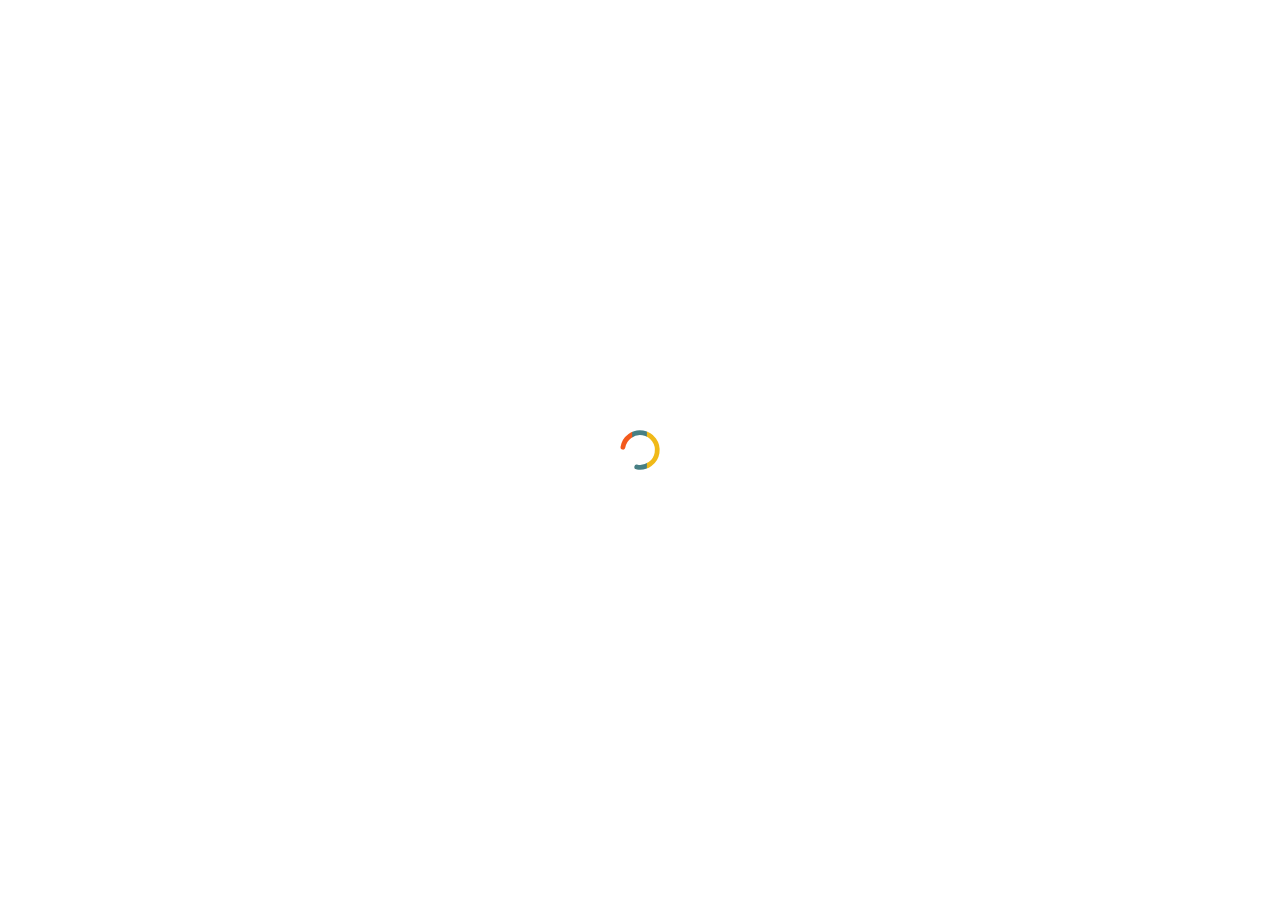
==== index.html @ 80bdd188 "Update index.html" ====
﻿<!DOCTYPE html>
<html lang="en">

<head>
    <meta charset="utf-8">
    <title>YeezyG Personal Web</title>
    <!-- Stylesheets -->
    <link href="css/bootstrap.css" rel="stylesheet">
    <link href="css/style.css" rel="stylesheet">
    <link href="css/responsive.css" rel="stylesheet">

    <!--Favicon-->
    <link rel="shortcut icon" href="images/favicon.png" type="image/x-icon">
    <link rel="icon" href="images/favicon.png" type="image/x-icon">
    <!-- Responsive -->
    <meta http-equiv="X-UA-Compatible" content="IE=edge">
    <meta name="viewport" content="width=device-width, initial-scale=1.0, maximum-scale=1.0, user-scalable=0">
    <!--[if lt IE 9]><script src="js/html5shiv.js"></script><![endif]-->
    <!--[if lt IE 9]><script src="js/respond.js"></script><![endif]-->
</head>

<body>

    <div class="page-wrapper default-version">

        <!-- Preloader -->
        <div class="preloader"></div>

        <div class="page-background">
            <div class="image-1"><img src="images/icons/shape/icon-1.png" alt=""></div>
            <div class="image-7"><img src="images/icons/shape/icon-7.png" alt=""></div>
            <canvas id="canvas"></canvas>
        </div>

        <!-- Mobile menu -->
        <div class="mobile-menu">
            <div class="container">
                <!--Nav Outer-->
                <div class="nav-outer clearfix">
                    <div class="logo"><a href="index.html"><img src="images/logo.png" alt=""></a></div>
                    <!-- Main Menu -->
                    <nav class="main-menu">
                        <div class="navbar-header">
                            <!-- Toggle Button -->
                            <button type="button" class="navbar-toggle" data-toggle="collapse"
                                data-target=".navbar-collapse">
                                <span class="icon-bar"></span>
                                <span class="icon-bar"></span>
                                <span class="icon-bar"></span>
                            </button>
                        </div>

                        <div class="navbar-collapse collapse scroll-nav clearfix">
                            <ul class="navigation clearfix">

                                <li class="current"><a href="#home">Home</a></li>
                                <li><a href="#about">About</a></li>
                                <li><a href="#resume">Resume</a></li>
                                <li><a href="#services">Services</a></li>
                                <li><a href="#work">Works</a></li>
                                <li><a href="#blog">Blog</a></li>
                                <li><a href="#contact">Contact</a></li>

                            </ul>
                        </div>
                    </nav>
                    <!-- Main Menu End-->
                </div>
                <!--Nav Outer End-->
            </div>
        </div>

        <div class="card-outer">
            <div class="scroll-box">
                <div class="container" data-animation-in="fadeInLeft" data-animation-out="fadeOutLeft">
                    <div class="card-wrapper">
                        <div class="author-info" style="background-image:url(images/background/3.jpg)">
                            <div class="image"><img src="images/resource/user.png" alt=""></div>
                            <div class="author">
                                <h3>椰子糕</h3>
                                <div class="designation">
                                    你好，我是一名
                                    <div class="typing-title">
                                        <p><strong>程序猿</strong></p>
                                    </div>
                                    <span class="typed-title"></span>
                                </div>
                            </div>
                            <div class="link-btn">
                                <a href="" class="theme-btn btn-style-one">Download</a>
                            </div>
                            <ul class="social-icon-two">
                                <li><a href="#"><span class="fa fa-facebook"></span></a></li>
                                <li><a href="#"><span class="fa fa-twitter"></span></a></li>
                                <li><a href="#"><span class="fa fa-google-plus"></span></a></li>
                                <li><a href="#"><span class="fa fa-pinterest"></span></a></li>
                            </ul>
                        </div>
                        <div class="card-inner-box">
                            <header class="header wow fadeInLeft" data-wow-duration="1.5s">
                                <ul class="main-menu">
                                    <li class="active home"><a class="logo" href="#home"><img src="images/logo.png"
                                                alt=""></a></li>
                                    <li><a href="#about"><i class="flaticon-social"></i>About</a></li>
                                    <li><a href="#resume"><i class="flaticon-curriculum"></i>Resume</a></li>
                                    <li><a href="#services"><i class="flaticon-layers-1"></i>Services</a></li>
                                    <li><a href="#work"><i class="flaticon-tools"></i>Works</a></li>
                                    <li><a href="#blog"><i class="flaticon-blog"></i>Blog</a></li>
                                    <li><a href="#contact"><i class="flaticon-send-mail"></i>Contact</a></li>
                                </ul>
                            </header>

                            <!--home card item -->
                            <div class="card-home card-item active" id="home"
                                style="background-image:url(images/background/1.jpg)">

                                <div class="card-inner wow fadeInUp" data-wow-duration="2s">
                                    <div class="image"><img src="images/resource/user.png" alt=""></div>
                                    <div class="author">
                                        <h3>椰子糕</h3>
                                        <div class="designation">
                                            你好，我是一名
                                            <div class="typing-title">
                                                <p><strong>程序猿</strong></p>
                                            </div>
                                            <span class="typed-title"></span>
                                        </div>
                                    </div>
                                    <div class="text">
                                        生活不止眼前的苟且，还有诗和远方。一起探索吧！
                                    </div>
                                    <div class="link-btn">
                                        <a href="#" class="theme-btn btn-style-one">Download</a>
                                        <a href="#" class="theme-btn btn-style-two">Hire Me</a>
                                    </div>
                                    <ul class="social-icon-two">
                                        <li><a href="#"><span class="fa fa-facebook"></span></a></li>
                                        <li><a href="#"><span class="fa fa-twitter"></span></a></li>
                                        <li><a href="#"><span class="fa fa-google-plus"></span></a></li>
                                        <li><a href="#"><span class="fa fa-pinterest"></span></a></li>
                                        <li><a href="#"><span class="fa fa-dribbble"></span></a></li>
                                    </ul>
                                </div>

                            </div>
                            <!-- end item -->

                            <!--about card item -->
                            <div class="card-about card-item" id="about"
                                style="background-image:url(images/background/2.jpg)">
                                <div class="card-inner">
                                    <h4 class="title">About Me</h4>
                                    <div class="text">Dolor sit amet consectetur elit sed do eiusmod tempor incididunt
                                        labore dolore mega aliqua enim ad minim veniam quis nostrud exercitation ullamco
                                        laboris nisi ut aliquip commodo reprehenderit.</div>
                                    <div class="info-list">
                                        <div class="row">
                                            <div class="col-md-6">
                                                <ul class="list-style-one">
                                                    <li><strong>Name:</strong> Mahira Rashid</li>
                                                    <li><strong>Phone:</strong> 254 - 2563 - 2154</li>
                                                    <li><strong>Address:</strong> San francisco, USA</li>
                                                </ul>
                                            </div>
                                            <div class="col-md-6">
                                                <ul class="list-style-one">
                                                    <li><strong>Email:</strong> mahirarashid@gmail.com</li>
                                                    <li><strong>Freelance:</strong> Available</li>
                                                </ul>
                                            </div>
                                        </div>
                                    </div>
                                    <h4 class="title">Skills</h4>
                                    <div class="row">
                                        <!-- About Block -->
                                        <div class="skill-block col-md-3 col-sm-4 col-xs-6">
                                            <div class="inner-box">
                                                <div class="graph-outer">
                                                    <input type="text" class="dial" data-fgColor="#9147ff"
                                                        data-bgColor="#f5f5f5" data-width="90" data-height="90"
                                                        data-linecap="normal" value="75">
                                                    <div class="inner-text count-box"><span class="count-text"
                                                            data-stop="75" data-speed="2000"></span>%</div>
                                                </div>
                                                <h3>Design</h3>
                                            </div>
                                        </div>

                                        <!-- About Block -->
                                        <div class="skill-block col-md-3 col-sm-4 col-xs-6">
                                            <div class="inner-box">
                                                <div class="graph-outer">
                                                    <input type="text" class="dial" data-fgColor="#ff5e7e"
                                                        data-bgColor="#f5f5f5" data-width="90" data-height="90"
                                                        data-linecap="normal" value="75">
                                                    <div class="inner-text count-box"><span class="count-text"
                                                            data-stop="75" data-speed="2000"></span>%</div>
                                                </div>
                                                <h3>HTML</h3>
                                            </div>
                                        </div>

                                        <!-- About Block -->
                                        <div class="skill-block col-md-3 col-sm-4 col-xs-6">
                                            <div class="inner-box">
                                                <div class="graph-outer">
                                                    <input type="text" class="dial" data-fgColor="#ffc713"
                                                        data-bgColor="#f5f5f5" data-width="90" data-height="90"
                                                        data-linecap="normal" value="75">
                                                    <div class="inner-text count-box"><span class="count-text"
                                                            data-stop="75" data-speed="2000"></span>%</div>
                                                </div>
                                                <h3>WordPress </h3>
                                            </div>
                                        </div>

                                        <!-- About Block -->
                                        <div class="skill-block col-md-3 col-sm-4 col-xs-6">
                                            <div class="inner-box">
                                                <div class="graph-outer">
                                                    <input type="text" class="dial" data-fgColor="#51dbc3"
                                                        data-bgColor="#f5f5f5" data-width="90" data-height="90"
                                                        data-linecap="normal" value="75">
                                                    <div class="inner-text count-box"><span class="count-text"
                                                            data-stop="75" data-speed="2000"></span>%</div>
                                                </div>
                                                <h3>PHP </h3>
                                            </div>
                                        </div>
                                    </div>

                                </div>
                            </div>
                            <!-- end item -->

                            <!--resume card item -->
                            <div class="card-resume card-item" id="resume"
                                style="background-image:url(images/background/2.jpg)">
                                <div class="card-inner">
                                    <h4 class="title">Resume</h4>
                                    <div class="row clearfix">
                                        <!--Column-->
                                        <div class="timeline-column col-md-6 col-sm-12 col-xs-12">
                                            <div class="inner">
                                                <div class="col-header">
                                                    <div class="icon-box">
                                                        <div class="icon-inner">
                                                            <div class="icon"><span class="flaticon-book"></span></div>
                                                        </div>
                                                    </div>
                                                    <h2>Employment</h2>
                                                </div>

                                                <!--Timeline Block-->
                                                <div class="timeline-block">
                                                    <div class="inner-box">
                                                        <h4>Web Design</h4>
                                                        <div class="date"><span>1998-2000</span> / University of stuties
                                                        </div>
                                                        <div class="text">Exceptur sint occaecat cupidatat non proident
                                                            sunt culpa. </div>
                                                    </div>
                                                </div>

                                                <!--Timeline Block-->
                                                <div class="timeline-block">
                                                    <div class="inner-box">
                                                        <h4>Web Development</h4>
                                                        <div class="date"><span>1998-2000</span> / University of stuties
                                                        </div>
                                                        <div class="text">Exceptur sint occaecat cupidatat non proident
                                                            sunt culpa. </div>
                                                    </div>
                                                </div>

                                                <!--Timeline Block-->
                                                <div class="timeline-block">
                                                    <div class="inner-box">
                                                        <h4>Specialization Course</h4>
                                                        <div class="date"><span>1998-2000</span> / University of stuties
                                                        </div>
                                                        <div class="text">Exceptur sint occaecat cupidatat non proident
                                                            sunt culpa. </div>
                                                    </div>
                                                </div>

                                            </div>
                                        </div>

                                        <!--Column-->
                                        <div class="timeline-column col-md-6 col-sm-12 col-xs-12">
                                            <div class="inner">
                                                <div class="col-header">
                                                    <div class="icon-box">
                                                        <div class="icon-inner">
                                                            <div class="icon"><span class="flaticon-case"></span></div>
                                                        </div>
                                                    </div>
                                                    <h2>Experience</h2>
                                                </div>

                                                <!--Timeline Block-->
                                                <div class="timeline-block">
                                                    <div class="inner-box">
                                                        <h4>Lead UI/UX Designer</h4>
                                                        <div class="date"><span>2015-Present</span> / Google inc.</div>
                                                        <div class="text">Exceptur sint occaecat cupidatat non proident
                                                            sunt culpa. </div>
                                                    </div>
                                                </div>

                                                <div class="timeline-block">
                                                    <div class="inner-box">
                                                        <h4>Senior UI/UX Designer</h4>
                                                        <div class="date"><span>2012-2014 </span> / Facebook inc.</div>
                                                        <div class="text">Exceptur sint occaecat cupidatat non proident
                                                            sunt culpa. </div>
                                                    </div>
                                                </div>

                                                <div class="timeline-block">
                                                    <div class="inner-box">
                                                        <h4>Junior UI/UX Designer</h4>
                                                        <div class="date"><span>2006-2011 </span> / airbnb inc.</div>
                                                        <div class="text">Exceptur sint occaecat cupidatat non proident
                                                            sunt culpa. </div>
                                                    </div>
                                                </div>

                                            </div>
                                        </div>

                                    </div>
                                </div>
                            </div>
                            <!-- end item -->
                            <!--services card item -->
                            <div class="card-services card-item" id="services"
                                style="background-image:url(images/background/2.jpg)">
                                <div class="card-inner">
                                    <h4 class="title">Services</h4>
                                    <div class="row">
                                        <div class="services-block col-md-6">
                                            <div class="inner-box">
                                                <div class="icon-box"><span class="icon flaticon-pen-tool"></span></div>
                                                <h4><a href="blog-single.html">UI/UX Design</a></h4>
                                                <div class="text">Lorem ipsum dolor amet constur adipisicing elit </div>
                                            </div>
                                        </div>
                                        <div class="services-block col-md-6">
                                            <div class="inner-box">
                                                <div class="icon-box"><span class="icon flaticon-folder"></span></div>
                                                <h4><a href="blog-single.html">Web Design</a></h4>
                                                <div class="text">Lorem ipsum dolor amet constur adipisicing elit </div>
                                            </div>
                                        </div>
                                        <div class="services-block col-md-6">
                                            <div class="inner-box">
                                                <div class="icon-box"><span class="icon flaticon-computer"></span></div>
                                                <h4><a href="blog-single.html">Branding</a></h4>
                                                <div class="text">Lorem ipsum dolor amet constur adipisicing elit </div>
                                            </div>
                                        </div>
                                        <div class="services-block col-md-6">
                                            <div class="inner-box">
                                                <div class="icon-box"><span class="icon flaticon-layers-1"></span></div>
                                                <h4><a href="blog-single.html">Logo Design</a></h4>
                                                <div class="text">Lorem ipsum dolor amet constur adipisicing elit </div>
                                            </div>
                                        </div>
                                        <div class="services-block col-md-6">
                                            <div class="inner-box">
                                                <div class="icon-box"><span class="icon flaticon-web-design"></span>
                                                </div>
                                                <h4><a href="blog-single.html">Apps Design</a></h4>
                                                <div class="text">Lorem ipsum dolor amet constur adipisicing elit </div>
                                            </div>
                                        </div>
                                        <div class="services-block col-md-6">
                                            <div class="inner-box">
                                                <div class="icon-box"><span class="icon flaticon-photo-camera"></span>
                                                </div>
                                                <h4><a href="blog-single.html">Photography</a></h4>
                                                <div class="text">Lorem ipsum dolor amet constur adipisicing elit </div>
                                            </div>
                                        </div>
                                    </div>
                                </div>
                            </div>
                            <!-- end item -->
                            <!--work card item -->
                            <div class="card-projects card-item" id="work"
                                style="background-image:url(images/background/2.jpg)">
                                <div class="card-inner">
                                    <h4 class="title">Works</h4>
                                    <div class="row">
                                        <div class="projects-block col-md-6">
                                            <div class="inner-box">
                                                <figure class="image">
                                                    <img src="images/gallery/1.jpg" alt="image">
                                                    <div class="overlay">
                                                        <a class="lightbox-image option-btn" title="Image Caption Here"
                                                            data-fancybox-group="example-gallery"
                                                            href="images/gallery/1.jpg">
                                                            <i class="fa fa-search"></i>
                                                        </a>
                                                    </div>
                                                </figure>
                                                <div class="caption-title">
                                                    <h3><a href="#">Portfolio Item Title</a></h3>
                                                    <span>Branding, Print</span>
                                                </div>
                                            </div>
                                        </div>
                                        <div class="projects-block col-md-6">
                                            <div class="inner-box">
                                                <figure class="image">
                                                    <img src="images/gallery/2.jpg" alt="image">
                                                    <div class="overlay">
                                                        <a class="lightbox-image option-btn" title="Image Caption Here"
                                                            data-fancybox-group="example-gallery"
                                                            href="images/gallery/2.jpg">
                                                            <i class="fa fa-search"></i>
                                                        </a>
                                                    </div>
                                                </figure>
                                                <div class="caption-title">
                                                    <h3><a href="#">Portfolio Item Title</a></h3>
                                                    <span>Branding, Print</span>
                                                </div>
                                            </div>
                                        </div>
                                        <div class="projects-block col-md-6">
                                            <div class="inner-box">
                                                <figure class="image">
                                                    <img src="images/gallery/3.jpg" alt="image">
                                                    <div class="overlay">
                                                        <a class="lightbox-image option-btn" title="Image Caption Here"
                                                            data-fancybox-group="example-gallery"
                                                            href="images/gallery/3.jpg">
                                                            <i class="fa fa-search"></i>
                                                        </a>
                                                    </div>
                                                </figure>
                                                <div class="caption-title">
                                                    <h3><a href="#">Portfolio Item Title</a></h3>
                                                    <span>Branding, Print</span>
                                                </div>
                                            </div>
                                        </div>
                                        <div class="projects-block col-md-6">
                                            <div class="inner-box">
                                                <figure class="image">
                                                    <img src="images/gallery/4.jpg" alt="image">
                                                    <div class="overlay">
                                                        <a class="lightbox-image option-btn" title="Image Caption Here"
                                                            data-fancybox-group="example-gallery"
                                                            href="images/gallery/4.jpg">
                                                            <i class="fa fa-search"></i>
                                                        </a>
                                                    </div>
                                                </figure>
                                                <div class="caption-title">
                                                    <h3><a href="#">Portfolio Item Title</a></h3>
                                                    <span>Branding, Print</span>
                                                </div>
                                            </div>
                                        </div>
                                        <div class="projects-block col-sm-6">
                                            <div class="inner-box">
                                                <figure class="image">
                                                    <img src="images/gallery/5.jpg" alt="image">
                                                    <div class="overlay">
                                                        <a class="lightbox-image option-btn" title="Image Caption Here"
                                                            data-fancybox-group="example-gallery"
                                                            href="images/gallery/5.jpg">
                                                            <i class="fa fa-search"></i>
                                                        </a>
                                                    </div>
                                                </figure>
                                                <div class="caption-title">
                                                    <h3><a href="#">Portfolio Item Title</a></h3>
                                                    <span>Branding, Print</span>
                                                </div>
                                            </div>
                                        </div>
                                        <div class="projects-block col-sm-6">
                                            <div class="inner-box">
                                                <figure class="image">
                                                    <img src="images/gallery/6.jpg" alt="image">
                                                    <div class="overlay">
                                                        <a class="lightbox-image option-btn" title="Image Caption Here"
                                                            data-fancybox-group="example-gallery"
                                                            href="images/gallery/6.jpg">
                                                            <i class="fa fa-search"></i>
                                                        </a>
                                                    </div>
                                                </figure>
                                                <div class="caption-title">
                                                    <h3><a href="#">Portfolio Item Title</a></h3>
                                                    <span>Branding, Print</span>
                                                </div>
                                            </div>
                                        </div>
                                    </div>
                                </div>
                            </div>
                            <!-- end item -->
                            <!--blog card item -->
                            <div class="card-blog card-item" id="blog"
                                style="background-image:url(images/background/2.jpg)">
                                <div class="card-inner">
                                    <h4 class="title">Blog</h4>
                                    <div class="news-block">
                                        <div class="inner-box">
                                            <div class="image">
                                                <img src="images/resource/blog-1.jpg" alt="">
                                                <div class="overlay">
                                                    <a class="link-btn" href="blog-single.html">
                                                        <i class="fa fa-link"></i>
                                                    </a>
                                                </div>
                                            </div>
                                            <div class="date"><strong>02</strong> <br>Sep</div>
                                            <div class="lower-content">
                                                <h4><a href="blog-single.html">Let’s Talk About Design</a></h4>
                                                <div class="post-meta">by admin / <span>Design</span></div>
                                            </div>
                                        </div>
                                    </div>
                                    <div class="news-block">
                                        <div class="inner-box">
                                            <div class="image">
                                                <img src="images/resource/blog-2.jpg" alt="">
                                                <div class="overlay">
                                                    <a class="link-btn" href="blog-single.html">
                                                        <i class="fa fa-link"></i>
                                                    </a>
                                                </div>
                                            </div>
                                            <div class="date"><strong>04</strong> <br>Sep</div>
                                            <div class="lower-content">
                                                <h4><a href="blog-single.html">Let’s Talk About Design</a></h4>
                                                <div class="post-meta">by admin / <span>Design</span></div>
                                            </div>
                                        </div>
                                    </div>
                                    <div class="news-block">
                                        <div class="inner-box">
                                            <div class="image">
                                                <img src="images/resource/blog-3.jpg" alt="">
                                                <div class="overlay">
                                                    <a class="link-btn" href="blog-single.html">
                                                        <i class="fa fa-link"></i>
                                                    </a>
                                                </div>
                                            </div>
                                            <div class="date"><strong>06</strong> <br>Sep</div>
                                            <div class="lower-content">
                                                <h4><a href="blog-single.html">Let’s Talk About Design</a></h4>
                                                <div class="post-meta">by admin / <span>Design</span></div>
                                            </div>
                                        </div>
                                    </div>
                                </div>
                            </div>
                            <!-- end item -->
                            <!--contact card item -->
                            <div class="card-contact card-item" id="contact"
                                style="background-image:url(images/background/2.jpg)">
                                <div class="card-inner">
                                    <h3 class="title">Contact</h3>
                                    <h4>Keep In Touch</h4>
                                    <div class="row clearfix">
                                        <div class="col-md-6">
                                            <ul class="list-style-two">
                                                <li><span class="icon flaticon-signs"></span>PO Box 16122 Collins Street
                                                    <br> West Victoria 8007 Canada
                                                </li>
                                                <li><span class="icon flaticon-smartphone"></span>(+48) 564-334-21-22-34
                                                    <br>(+48) 564-334-21-25
                                                </li>
                                                <li><span class="icon flaticon-note-1"></span>info@cretox.com
                                                    <br>info@example.com
                                                </li>
                                            </ul>
                                        </div>
                                        <div class="col-md-6">
                                            <div class="map-section">
                                                <div class="home-google-map">
                                                    <div class="google-map" id="contact-google-map"
                                                        data-map-lat="40.700843" data-map-lng="-74.004012"
                                                        data-icon-path="images/icons/map-marker.png"
                                                        data-map-title="Chester" data-map-zoom="11">
                                                    </div>
                                                </div>
                                            </div>
                                        </div>
                                    </div>
                                    <h4>How Can I Help?</h4>
                                    <!-- Contact Form -->
                                    <div class="contact-form">
                                        <!--Comment Form-->
                                        <form method="post" action="sendemail.php" id="contact-form">
                                            <div class="row clearfix">

                                                <div class="col-md-6 form-group">
                                                    <input type="text" name="username" placeholder="Name" required>
                                                </div>

                                                <div class="col-md-6 form-group">
                                                    <input type="email" name="email" placeholder="Email" required>
                                                </div>

                                                <div class="col-md-6 form-group">
                                                    <input type="text" name="subject" placeholder="Subject" required>
                                                </div>

                                                <div class="col-md-6 form-group">
                                                    <input type="text" name="phone" placeholder="Phone" required>
                                                </div>

                                                <div class="col-lg-12 col-md-12 form-group">
                                                    <textarea name="message" placeholder="Message"></textarea>
                                                </div>

                                                <div class="col-lg-12 col-md-12 form-group">
                                                    <button class="theme-btn btn-style-two" type="submit"
                                                        name="submit-form">Submit Now </button>
                                                </div>

                                            </div>
                                        </form>

                                    </div>
                                    <!--End Contact Form -->

                                </div>
                            </div>
                            <!-- end item -->
                        </div>
                    </div>

                </div>
            </div>

        </div>

    </div>
    <!--End pagewrapper-->


    <script src="js/jquery.js"></script>

    <script src="js/bootstrap.min.js"></script>
    <script src="js/jquery.mCustomScrollbar.concat.min.js"></script>
    <script src="js/owl.js"></script>
    <script src="js/wow.js"></script>
    <script src="js/appear.js"></script>
    <script src="js/jquery.fancybox.js"></script>
    <script src="js/element-in-view.js"></script>
    <script src="js/knob.js"></script>
    <script src="js/validate.js"></script>
    <script src="js/mousemoveparallax.js"></script>
    <script src="js/pagenav.js"></script>
    <script src="js/jquery-type.js"></script>
    <script src="js/jquery.nicescroll.min.js"></script>
    <script src="js/particle-alone.js"></script>
    <script src="js/script.js"></script>

    <!--Google Map APi Key-->
    <script src="http://ditu.google.cn/maps/api/js?key=AIzaSyATY4Rxc8jNvDpsK8ZetC7JyN4PFVYGCGM"></script>
    <script src="js/gmaps.js"></script>
    <script src="js/map-script.js"></script>
    <!--End Google Map APi-->

</body>

</html>
---- css/style.css ----
/* Mahira HTML Template*/

/************ TABLE OF CONTENTS ***************
1. Fonts
2. Reset
3. Global
4. Header
5. About
6. Resume
7. Services
8. Works
9. Blog
10. Contact
**********************************************/

/*** 

====================================================================
	Fonts
====================================================================

 ***/

@import url('https://fonts.googleapis.com/css?family=Poppins:400,500,600,700,800|Work+Sans:400,500,700');

/*font-family: 'Poppins', sans-serif;
font-family: 'Work Sans', sans-serif;*/

@import url('font-awesome.css');
@import url('flaticon.css');
@import url('animate.css');
@import url('owl.css');
@import url('jquery-ui.css');
@import url('jquery.fancybox.min.css');
@import url('jquery.mCustomScrollbar.min.css');
@import url('custom-animate.css');
@import url('multi-scroll.css');

/*** 

====================================================================
	Reset
====================================================================

 ***/

* {
	margin:0px;
	padding:0px;
	border:none;
	outline:none;
}

/*** 

====================================================================
	Global Settings
====================================================================

 ***/

body {
	font-size:15px;
	color:#777777;
	line-height:1.7em;
	font-weight:400;
	background:#ffffff;
	-webkit-font-smoothing: antialiased;
	-moz-font-smoothing: antialiased;
	font-family: 'Work Sans', sans-serif;
}

a{
	text-decoration:none;
	cursor:pointer;
	color:#fc6183;
}

a:hover,a:focus,a:visited{
	text-decoration:none;
	outline:none;
}

h1,h2,h3,h4,h5,h6 {
	position:relative;
	font-weight:normal;
	background:none;
	margin:0px;
	line-height:1.6em;
	font-family: 'Poppins', sans-serif;
}

textarea{
	overflow:hidden;
}

p{
	font-size: 14px;
	position:relative;
	line-height:1.8em;	
	margin-bottom: 0;
	color: #777777;
}

::-webkit-input-placeholder{color: inherit;}
::-moz-input-placeholder{color: inherit;}
::-ms-input-placeholder{color: inherit;}

.auto-container{
	position:static;
	max-width:1200px;
	padding:0px 15px;
	margin:0 auto;
}

.medium-container{
	max-width:850px;
}

.page-wrapper{
	position:relative;
	margin:0 auto;
	width:100%;
	min-width:300px;
	background-position: center;
	background-repeat: repeat;
}

.page-wrapper.bg-lines{
	background-image: url(../images/icons/line.png);
}


ul,li{
	list-style:none;
	padding:0px;
	margin:0px;	
}

.centered{
	text-align:center;	
}

.theme-btn{
	display:inline-block;
	letter-spacing: .5px;
	transition:all 0.3s ease;
	-moz-transition:all 0.3s ease;
	-webkit-transition:all 0.3s ease;
	-ms-transition:all 0.3s ease;
	-o-transition:all 0.3s ease;
}

/*Btn Style One*/
.btn-style-one{
	position:relative;
	font-size:14px;
	line-height:22px;
	text-align: center;
	padding:14px 30px;
	color:#ffffff;
	font-weight:500;
	text-transform: uppercase;
	letter-spacing:.5px;
	-webkit-border-radius: 40px;
	-moz-border-radius: 40px;
	-ms-border-radius: 40px;
	-o-border-radius: 40px;
	border-radius: 40px;
	background: #9147ff;
}

.btn-style-one:hover{
	color: #fff;
	background: #222;
}

/*Btn Style two*/
.btn-style-two{
	position:relative;
	font-size:14px;
	line-height:22px;
	text-align: center;
	padding: 13px 30px;
	color:#222;
	font-weight:500;
	text-transform: uppercase;
	letter-spacing:.5px;
	-webkit-border-radius: 40px;
	-moz-border-radius: 40px;
	-ms-border-radius: 40px;
	-o-border-radius: 40px;
	border-radius: 40px;
	background: transparent;
	border: 1px solid #d9d9d9;
}

.btn-style-two:hover{
	color: #ffffff;
	background: #9147ff;
	border-color: #9147ff;
}


/*Social Icon One*/

.social-icon-one{
	position:relative;
}

.social-icon-one li{
	position:relative;
	margin-left:10px;
	display:inline-block;
}

.social-icon-one li a{
	font-size:14px;
	color:#111111;
}

.social-icon-one li a:hover{
	color:#1d1d1d;
}

/*Social Icon two*/

.social-icon-two{
	position:relative;
}

.social-icon-two li{
	position:relative;
	margin-left:10px;
	display:inline-block;
}

.social-icon-two li a{
	font-size:14px;
	color: #848484;
	height:  45px;
	width:  45px;
	text-align:  center;
	line-height:  45px;
	border: 1px solid #dbdbdb;
	display:  inline-block;
	border-radius: 50%;
	transition: .5s ease;
}

.social-icon-two li a:hover{
	color:#fff;
	background-color: #9147ff;
}

.theme_color{
	color:#fc6183;	
}

.preloader{
	position:fixed;
	left:0px;
	top:0px;
	width:100%;
	height:100%;
	z-index:999999;
	background-color:#ffffff;
	background-position:center center;
	background-repeat:no-repeat;
	background-image:url(../images/icons/preloader.svg);
}

img{
	display:inline-block;
	max-width:100%;
	height:auto;	
}

/* page background */
.page-background {
	position: fixed;
    overflow: hidden;
    top: 0;
    left: 0;
    width: 100%;
    height: 100%;
	background-image: -moz-linear-gradient( 110deg, rgb(145,71,255) 0%, rgb(121,39,245) 100%);
    background-image: -webkit-linear-gradient( 110deg, rgb(145,71,255) 0%, rgb(121,39,245) 100%);
    background-image: -ms-linear-gradient( 110deg, rgb(145,71,255) 0%, rgb(121,39,245) 100%);
}

.page-background .image-1 {
	position: absolute;
	left: 0;
	top: 0;
}

.page-background .image-7 {
	position: absolute;
	right: 0;
	bottom: 0px;
}

/* parallax container */

.parallax-container {
    position: absolute;
    left: 0;
    top: 0;
    width: 100%;
    height: 100%;
}

.parallax-container .image-2 {
	position: absolute;
	left: 120px;
	top: 50%;
}

.parallax-container .image-3 {
	position: absolute;
	left: 50%;
	top: 90px;
}

.parallax-container .image-4 {
	position: absolute;
	right: 30%;
	top: 5px;
}

.parallax-container .image-5 {
	position: absolute;
	right: 150px;
	bottom: 50%;
}

.parallax-container .image-6 {
	position: absolute;
	left: 30%;
	bottom: 50px;
}


.card-outer {
    position: fixed;
    display: flex;
    flex-direction: row;
    flex-wrap: wrap;
    justify-content:  center;
    align-items:  center;
    height:  100%;
    width:  100%;
    top:  0;
    left:  0;
}

.card-outer .container {
	position: relative;
}


/*** 

====================================================================
	Header
====================================================================

 ***/

.header {
	position: absolute;
	left: 0;
	top: 0;
	bottom: 0;
	background-color: #f8e9e9;
	border-radius: 5px;
	transition: .5s ease;
	z-index: 99;
	overflow: hidden;
}

.card-outer .card-inner-box.offsetleft .header {
	border-radius: 0px;
}

.header ul {
	text-align: center;
}

.header ul li {
	position: relative;
	min-width: 100px;
	border-bottom: 1px solid #f0e2e2;
}

.header ul li:last-child {
	border-bottom: 0px;
}

.header ul li a.logo {
    border: 2px solid #ebdddd;
    border-radius: 50%;
    height: 60px;
    width: 60px;
    padding: 0 0;
    line-height: 54px;
    margin: 20px auto;
}

.header ul li.active a.logo {
	background-color: transparent;
}

.header ul li a {
	position: relative;
	color: #212121;
	padding: 15px 21px 12px;

	display:  block;
	font-size:  14px;
	font-family:  'Poppins', sans-serif;
	background: #f8e9e9;
	z-index: 99;
}

.header ul li:before {
	position: absolute;
	content: '';
	background-color: #9147ff;
	height: 50px;
	width: 50px;
	right: 10px;
	top: 15px;
	transform: rotate(45deg);
	transition:  .5s ease;
}

.header ul li.active:before {
	right: 0;
	z-index: 99;
}

.header ul li.home:before {
	display: none;
}

.header ul li a i {
	display:  block;
	color: #838383;
	font-size: 24px;
	margin-bottom: 3px;
}

.header ul li.active a {
    background: #9147ff;
    color: #fff;
}

.header ul li.active a i {
    color: #fff;
}

/* Mobile menu */

.mobile-menu {
    background: #fff;
    position: fixed;
    top: 0;
    left: 0;
    width: 100%;
    z-index: 9999;
    display: none;
    box-shadow: 0 0 40px rgba(0, 0, 0, 0.1);
}

.mobile-menu .nav-outer {
	position: relative;
}

.mobile-menu .logo {
    position: absolute;
    left: 0;
    top: 0;
    z-index: 99;
    border-right: 1px solid #ececec;
    padding: 13px 0;
    padding-right: 24px;
}

/*** 

====================================================================
	Card item
====================================================================

 ***/

.card-outer .card-wrapper {
	background-color: #fff;
	border-radius: 7px;
	overflow: hidden;
}

.card-outer .card-inner-box {
	position: relative;
	min-height: 600px;
	background-image: -moz-linear-gradient( 110deg, rgb(145,71,255) 0%, rgb(121,39,245) 100%);
	background-image: -webkit-linear-gradient( 110deg, rgb(145,71,255) 0%, rgb(121,39,245) 100%);
	background-image: -ms-linear-gradient( 110deg, rgb(145,71,255) 0%, rgb(121,39,245) 100%);
	transition: 1s ease;
}

.card-outer .card-inner-box.offsetleft {
	transition: .5s ease;
	transform: translate(350px);
}

.card-item {
    position: absolute;
    border-radius: 6px;
    border-top-left-radius: 0px;
    border-bottom-left-radius: 0px;
    top: 0;
    left: 100px;
    right: 0;
    bottom: 0;
    opacity: 0;
    visibility: hidden;
    z-index: 8;
    max-width: 720px;
}

.card-inner-box.active .card-item {
	border-top-left-radius: 0px;
	border-bottom-left-radius: 0px;
    background-repeat: no-repeat;
    background-position: right center;
}

.card-item .card-inner {
	height: 100%;
	transition: .5s ease;
}

.card-inner-box .card-home {
	text-align: center;
	left: 120px;
	background-position: center;
	background-repeat: no-repeat;
	background-size: cover;
	border-radius: 6px;
	max-width: 1050px;
	padding-top: 80px;
}

.card-item.active {
	opacity: 1;
	visibility: visible;
	z-index: 10;
	transition: visibility 1s linear, opacity 0.5s linear;
}

.card-item.hide-item {
	opacity: 0;
	visibility: hidden;
	z-index: 9;
}

.card-home .image {
	width: 160px;
	height: 160px;
	margin: 0 auto;
	margin-bottom: 25px;
	background: #fff;
	border-radius: 50%;
}

.card-home .image img {
	border: 5px solid rgba(31, 53, 67, 0.10);
	border-radius: 50%;
}

.card-home .author h3 {
	font-weight: 500;
	color: #222;
}

.card-home .author .designation {
	font-family: 'Poppins', sans-serif;
	font-size: 15px;
	margin-bottom: 25px;
	color: #222;
}

.card-home .text {
	font-size: 18px;
	max-width: 600px;
	margin: 0 auto;
	margin-bottom: 25px;
	color: #222;
}

.card-home .link-btn {
	margin-bottom: 20px;
}

.card-home .theme-btn {
	margin: 7px 10px;
	min-width: 180px;
}

/* author info */
.author-info {
	position: absolute;
	left: 0px;
	top: 0;
	bottom: 0;
	text-align: center;
	padding: 50px 15px;
	padding-top: 140px;
	min-width: 350px;
	border-bottom-left-radius: 6px;
	border-top-left-radius: 8px;
	background-repeat: no-repeat;
	background-position: center;
}

.author-info .image {
	width: 160px;
	height: 160px;
	border-radius: 50%;
	margin: 0 auto;
	margin-bottom: 35px;
	background: #fff;
}

.author-info .image img {
	border: 5px solid rgba(31, 53, 67, 0.10);
	border-radius: 50%;
}

.author-info .author h3 {
	font-weight: 500;
	color: #222;
}

.author-info .author .designation {
	font-family: 'Poppins', sans-serif;
	font-size: 15px;
	margin-bottom: 30px;
	color: #222;
}

.author-info .text {
	font-size: 18px;
	max-width: 600px;
	margin: 0 auto;
	margin-bottom: 30px;
	color: #222;
}

.author-info .link-btn {
	margin-bottom: 30px;
}

.author-info .theme-btn {
	margin: 0 10px;
}

/*** 

====================================================================
	About Us	
====================================================================

***/

.card-about {
	padding: 50px 50px;
}

.card-about .title {
	font-size: 22px;
	font-weight: 500;
	color: #222;
	margin-bottom: 20px;
}

.card-about .text {
	position: relative;
	margin-bottom: 20px;
}

.card-about .info-list {
	margin-bottom: 28px;
	padding-bottom: 20px;
	border-bottom: 1px solid #e5e5e5;
}

.card-about .list-style-one {
	position: relative;
}

.card-about .list-style-one li {
	position: relative;
	color: #848484;
	margin-bottom: 10px;
}

.card-about .list-style-one li strong {
	color: #222;
}

.skill-section .row{
	margin: 0 -60px;
}

.skill-section .skill-block{
	padding: 0 60px;
}

.skill-block{
	position: relative;
	margin-bottom: 30px;
	text-align:  left;
}

.skill-block .inner-box{
	position: relative;
	display:  inline-block;
}

.skill-block .graph-outer{
	position: relative;
	left: 0;
	top: 0;
	text-align: center;
	display: inline-block;
}

.skill-block .graph-outer .count-box{
    position: absolute;
    left: 0;
    top: 50%;
    width: 100%;
    font-size: 20px;
    color: #222222;
    font-weight: 300;
    line-height: 40px;
    margin-top: -20px;
}

.skill-block h3{
	position: relative;
	font-size: 15px;
	line-height: 1.2em;
	color: #222222;
	font-weight: 400;
	text-align:  center;
	font-family:  'Work Sans', sans-serif;
	margin-top: 5px;
}

.skill-block .sub-title{
	display: block;
	font-size: 12px;
	line-height: 18px;
	color: #00aeef;
	font-weight: 400;
	margin-top: 3px;
}

.skill-block .text{
	position: relative;	
	font-size: 18px;
	line-height: 28px;
	color: #555555;
	font-weight: 300;
	margin-top: 15px;
}


/*** 

====================================================================
	Resume Section
====================================================================

***/

.card-resume{
	padding: 50px 50px;
}

.card-resume .title {
    font-size: 22px;
    font-weight: 500;
    color: #222;
    margin-bottom: 15px;
    padding-bottom: 10px;
    border-bottom: 1px solid #e5e5e5;
    margin-top: -9px;
}

.card-resume .timeline-column{
	position:relative;
	margin-bottom: 40px;
}

.card-resume .timeline-column .inner{
	position:relative;
	padding-left: 13px;
	padding-bottom:2px;
}

.card-resume .timeline-column .inner:before{
	content:'';
	position:absolute;
	left: 12px;
	top: 60px;
	border-left:1px solid #d0d0d0;
	bottom: 0;
}

.card-resume .timeline-column .col-header{
	position:relative;
	padding-left: 22px;
	margin-bottom: 5px;
}

.card-resume .timeline-column .col-header h2{
	position:relative;
	font-size: 18px;
	color: #222;
	font-weight: 500;
	text-transform:capitalize;
	line-height:42px;
}

.dark-layout .card-resume .timeline-column .col-header h2{
	color:#ffffff;
}

.card-resume .timeline-column .col-header .icon-box{
	position:absolute;
	left: -26px;
	top: -4px;
}

.card-resume .timeline-column .col-header .icon-box .icon-inner{
	position:relative;
	width:52px;
	height:52px;	
}

.dark-layout .card-resume .timeline-column .col-header .icon-box .icon{
	color:#1e1e1e;	
}


.card-resume .timeline-column .col-header .icon-box .icon{
	position:relative;
	display:block;
	width:52px;
	height:52px;
	text-align:center;
	color:#9147ff;
	font-size:24px;
	line-height:52px;
	z-index:1;
}

.card-resume .timeline-column .timeline-block{
	position:relative;
	margin-bottom: 28px;
}

.card-resume .timeline-column .timeline-block:last-child{
	margin-bottom:0px;	
}

.card-resume .timeline-column .timeline-block .inner-box{
	position:relative;
	padding-left:30px;
}

.card-resume .timeline-column .timeline-block .date{
	position:relative;
	display:inline-block;
	margin-bottom: 9px;
	line-height:24px;
	font-size:14px;
	color:#222;
	font-weight:400;
	font-family: 'Poppins', sans-serif;
}

.card-resume .timeline-column .timeline-block .date span {
	color: #9147ff;
}

.card-resume .timeline-column .timeline-block h4{
	position: relative;
	font-size:16px;
	color:#333333;
	font-weight: 500;
	margin-bottom: 5px;
}

.card-resume .timeline-column .timeline-block h4:before{
	content:'';
	position:absolute;
	left: -37px;
	top:4px;
	width: 13px;
	height: 13px;
	border: 2px solid #9147ff;
	border-radius:50%;
	background:  #fff;
}

.card-resume .timeline-column .timeline-block .text{
	font-size:14px;
}

/*** 

====================================================================
	Services Section
====================================================================

***/

.card-services{
	padding: 50px 50px;
}

.card-services .title {
    font-size: 22px;
    font-weight: 500;
    color: #222;
    margin-bottom: 15px;
    padding-bottom: 20px;
    border-bottom: 1px solid #e5e5e5;
    margin-top: -9px;
}

.services-block {
	position: relative;
}

.services-block .inner-box {
	position: relative;
	padding-left: 95px;
	margin-top: 40px;
	min-height: 100px;
}

.services-block .icon-box {
	position: absolute;
	left: 0;
	top: 0;
	color: #9147ff;
	height: 75px;
	width: 75px;
	text-align: center;
	line-height: 73px;
	border: 1px solid #e5e5e5;
	font-size: 34px;
	border-radius: 50%;
	transition: .5s ease;
}

.services-block .icon-box span {
	position: relative;
}

.services-block:hover .icon-box {
	border-color: #9147ff;
	color: #fff;
}

.services-block .icon-box:before {
	position: absolute;
	content: '';
	background-color: #9147ff;
	left: 0;
	top: 0;
	bottom: 0;
	right: 0;
	border-radius: 50%;
	transform: scale(0);
	transition: .5s ease;
}

.services-block:hover .icon-box:before {
	transform: scale(1);
}

.services-block h4 {
	position: relative;
	font-size: 18px;
	margin-bottom: 10px;
}

.services-block h4 a {
	color: #222;
}

.services-block .text {
	margin-bottom: 10px;
}


/*** 

====================================================================
	Projects Section
====================================================================

***/

.card-projects {
	padding: 50px 50px;
}

.card-projects .title {
    font-size: 22px;
    font-weight: 500;
    color: #222;
    margin-bottom: 30px;
    padding-bottom: 15px;
    border-bottom: 1px solid #e5e5e5;
    margin-top: -9px;
}

.projects-block {
    position: relative;
    margin-bottom: 30px;
}

.projects-block .inner-box {
    position: relative;
}

.projects-block .image img {
    width: 100%;
    transition: .5s ease;
}

.projects-block:hover .image img {
	transform: scale(1.15);
}

.projects-block .image::before {
    background: rgba(145, 71, 255, 0.90);
    bottom: 0px;
    content: "";
    left: 0px;
    opacity: 0;
    position: absolute;
    right: 0px;
    top: 0px;
    z-index: 9;
    transition: all 0.4s ease-in-out 0s;
}

.projects-block:hover .image::before {
    opacity: 1;
}

.projects-block .image {
    position: relative;
    border-radius:  5px;
    overflow:  hidden;
}

.projects-block .overlay a {
    background: rgba(255, 255, 255, 1) none repeat scroll 0 0;
    border-radius: 50%;
    color: #9147ff;
    font-size: 20px;
    height: 60px;
    line-height: 60px;
    opacity: 0;
    position: absolute;
    text-align: center;
    transform: translateX(-50%) translateY(-50%) scale(0.6);
    transition: all 0.4s ease 0s;
    width: 60px;
}

.projects-block .overlay a:hover {
    background: rgba(255, 255, 255, .8) none repeat scroll 0 0;
    color: #000;
}

.projects-block:hover .overlay a {
    opacity: 1;
    transform: translateX(-50%) translateY(-50%) scale(1);
}

.projects-block .overlay {
    left: 0;
    opacity: 0;
    position: absolute;
    right: 0;
    text-align: center;
    top: 50%;
    transform: translateY(-50%);
    transition: all 0.5s ease 0s;
    z-index: 10;
}

.projects-block:hover .overlay {
    opacity: 1;
}

.projects-block .caption-title {
    bottom: 20px;
    left: 20px;
    opacity: 0;
    position: absolute;
    transition: all 0.3s ease-in-out 0s;
    z-index: 12;
}

.projects-block:hover .caption-title {
    opacity: 1;
}

.projects-block .caption-title h3 {
    color: #fff;
    font-size: 20px;
    font-weight: 500;
    text-transform: capitalize;
    transform: translateY(15px);
    transition: all 0.4s ease-in-out 0s;
}

.projects-block .caption-title h3 a {
    color: #fff;
}

.projects-block:hover .caption-title h3,
.projects-block:hover .caption-title span {
    transform: translateX(0px);
}

.projects-block .caption-title span {
    color: #fff;
    display: inline-block;
    font-size: 15px;
    line-height: 16px;
    transform: translateY(15px);
    transition: all 0.4s ease-in-out 0s;
    text-transform: capitalize;
}

.projects-block .caption-title-two {
    padding-top: 15px;
    padding-left:  20px;
    padding-bottom:  20px;
    box-shadow: 0 0 20px 1px #0000001f;
}

.projects-block .caption-title-two h3 a {
    color: #222;
    font-size: 20px;
    font-weight: 500;
    text-transform: capitalize;
}

.projects-block .caption-title-two span {
    font-size: 15px;
    line-height: 16px;
    font-weight: 500;
    text-transform: capitalize;
}

/*** 

====================================================================
	Blog Section
====================================================================

***/

.card-blog {
	padding: 50px 50px;
}

.card-blog .title {
    font-size: 22px;
    font-weight: 500;
    color: #222;
    margin-bottom: 30px;
    padding-bottom: 15px;
    border-bottom: 1px solid #e5e5e5;
    margin-top: -9px;
}

.news-block {
	position: relative;
	margin-bottom: 26px;
}

.news-block .image {
	position: relative;
}

.news-block .image img {
	border-top-left-radius: 5px;
	border-top-right-radius: 5px;
	width: 100%;
}


.news-block .image:before {
    background: rgba(0, 0, 0, 0.75);
    content: "";
    opacity: 0;
    position: absolute;
    top: 0px;
    left: 0px;
    width: 100%;
    height: 0%;
    transition: all 0.4s ease-in-out 0s;
}

.single-post .news-block .image:before {
	display: none;
}

.news-block:hover .image::before {
    opacity: 1;
    height: 100%;
}


.news-block .overlay a {
    background: rgba(255, 255, 255, 1) none repeat scroll 0 0;
    border-radius: 50%;
    color: #9147ff;
    font-size: 20px;
    height: 60px;
    line-height: 60px;
    opacity: 0;
    position: absolute;
    text-align: center;
    transform: translateX(-50%) translateY(-50%) scale(0.6);
    transition: all 0.4s ease 0s;
    width: 60px;
}

.news-block .overlay a:hover {
    background: rgba(255, 255, 255, .8) none repeat scroll 0 0;
    color: #000;
}

.news-block:hover .overlay a {
    opacity: 1;
    transform: translateX(-50%) translateY(-50%) scale(1);
}

.news-block .overlay {
    left: 0;
    opacity: 0;
    position: absolute;
    right: 0;
    text-align: center;
    top: 50%;
    transform: translateY(-50%);
    transition: all 0.5s ease 0s;
    z-index: 10;
}

.news-block:hover .overlay {
    opacity: 1;
}

.news-block .date {
	position: absolute;
	left: 30px;
	top: 30px;
	height: 70px;
	width: 70px;
    line-height: 24px;
    padding: 9px 0;
	text-align: center;
	border-radius: 5px;
	background-color: #9147ff;
	font-size: 16px;
	color: #fff;
}

.news-block .date strong {
	font-size: 24px;
	font-weight: 500;
}

.news-block .lower-content {
	padding: 30px;
	border: 1px solid #e5e5e5;
	border-top: 0px;
	border-bottom-left-radius: 5px;
	border-bottom-right-radius: 5px;
}

.news-block .lower-content h4 {
	font-size: 18px;
	color: #222;
	margin-bottom: 5px;
	font-weight: 500;
}

.news-block .lower-content h4 a {
	color: #222;
}

.news-block .lower-content .post-meta {
	color: #848484;
}

.news-block .lower-content .post-meta span {
	color: #9147ff;
}

/* single post */

.single-post .news-block .lower-content {
	padding: 0px;
	padding-top: 30px;
	border: 0px;
}

.single-post .news-block .lower-content h4 {
	font-size: 24px;
}

.single-post .news-block .lower-content .post-meta {
	margin-bottom: 20px;
}

.single-post .news-block .lower-content p {
	margin-bottom: 30px;
}

.single-post .news-block .lower-content p:last-child {
	margin-bottom: 0px;
}

/* share box */
.share-box {
	position: relative;
}

.share-box li {
	display: inline-block;
	color: #222;
	font-size: 16px;
}

.share-box li a {
	color: #222;
}

.share-box li span {
	color: #9147ff;
}

/* Comments Area */

.single-post .comments-area{
	position:relative;
	margin-top: 30px;
	margin-bottom: 30px;
	padding-top: 30px;
	border-top:  1px solid #ebebeb;
}

.single-post .group-title{
	position:relative;
	margin-bottom:38px;
}

.single-post .group-title h2{
	position:relative;
	font-size:25px;
	color:#111111;
	font-weight:500;
	padding-bottom:0px;
}

.single-post .comments-area .comment-box{
	position:relative;
	padding:0px 0px 0px;
	margin-bottom:45px;
	-webkit-transition:all 300ms ease;
	-ms-transition:all 300ms ease;
	-o-transition:all 300ms ease;
	-moz-transition:all 300ms ease;
	transition:all 300ms ease;
}

.single-post .comments-area .comment-box.reply-comment{
	margin-left:100px;
}

.single-post .comments-area .comment-box:last-child .comment .comment-inner{
	margin-bottom:0px;
	padding-bottom:0px;
	border:0px;
}

.single-post .comments-area .comment-box:hover{
	border-color:#222222;	
}

.single-post .comments-area .comment{
	position:relative;
	font-size:14px;
	padding:0px 0px 40px 110px;
	border-bottom:1px solid #ebebeb;
}

.single-post .comments-area .comment .comment-inner{
	position:relative;
}

.single-post .comments-area .comment .comment-reply{
	position:relative;
	color:#111111;
	font-size:15px;
	font-weight:500;
	text-transform:capitalize;
	-webkit-transition:all 300ms ease;
	-ms-transition:all 300ms ease;
	-o-transition:all 300ms ease;
	-moz-transition:all 300ms ease;
	transition:all 300ms ease;
}

.single-post .comments-area .comment .comment-reply .icon{
	font-size:13px;
	margin-right:8px;
}

.single-post .comments-area .comment-box .author-thumb{
	position:absolute;
	left:0px;
	top:0px;
	width:86px;
	overflow:hidden;
	margin-bottom:20px;
}

.single-post .comments-area .comment-box .author-thumb img{
	display:block;
	border-radius:  50%;
}

.single-post .comments-area .comment-info{
	color:#3e5773;
	line-height:24px;
	font-size:13px;	
}

.single-post .comments-area .comment-box strong{
	font-size:20px;
	font-weight:500;
	color:#111111;
	line-height:16px;
	text-transform:capitalize;
}

.single-post .comments-area .comment-box .text{
	color:#777777;
	font-size:14px;
    margin-top:10px;
	margin-bottom:20px;
    line-height: 1.8em;
	font-weight:300;
	max-width:510px;
}

.single-post .comments-area .comment-info .comment-time{
	position:relative;
	font-size:13px;
	color:#777777;
	font-weight:300;
}

.single-post .comments-area .comment-box .theme-btn{
	padding:5px 30px;
	font-size:12px;
	border:1px  solid #fbca00;
	text-transform:uppercase;
	letter-spacing:1px;
}



/*** 

====================================================================
	Blog Section
====================================================================

***/

.card-contact {
	padding: 50px 50px;
}

.card-contact .title {
    font-size: 22px;
    font-weight: 500;
    color: #222;
    margin-bottom: 30px;
    padding-bottom: 15px;
    border-bottom: 1px solid #e5e5e5;
    margin-top: -9px;
}

.card-contact h4 {
	font-size: 18px;
	color: #222;
	margin-bottom: 24px;
}

/*List Style two*/

.list-style-two{
	position:relative;
}

.list-style-two li{
	position:relative;
	margin-bottom:35px;
	color: #222;
	font-size: 15px;
	font-weight:400;
	padding-left: 45px;
}

.list-style-two li .icon{
	position:absolute;
	left:0px;
	top: 7px;
	color: #9147ff;
	font-size:30px;
	line-height:1em;
}

.list-style-two li:last-child .icon{
	top:10px;
}

/*** 

====================================================================
	Map Style
====================================================================

***/

.home-google-map .google-map {
	width: 100%;
	height: 270px;
}

.home-google-map .gmnoprint {
	display: none;
}

/* google map two */

.map-section {
	position: relative;
	margin-bottom: 50px;
}

.map-data {
	text-align: center;
	font-size: 14px;
	font-weight: 400;
	line-height: 1.8em;
}

.map-data h6 {
	font-size: 16px;
	font-weight: 700;
	text-align: center;
	margin-bottom: 5px;
	color: #121212;
}

.map-canvas {
	height: 270px;
}

.gmnoprint {
	display: none;
}


/*** 

====================================================================
	Contact Section
====================================================================

***/

.contact-section {
	position: relative;
}

.contact-section .sec-title:before {
	display: none;
}

.contact-section .sec-title-two h2 {
	color: #222;
	font-size: 30px;
	font-weight: 700;
	margin-bottom: 15px;
}

.contact-section .sec-title-two .text {
	margin-bottom: 50px;
}

/* Contact Fom */

.contact-section .form-column {
	position: relative;
}

.contact-section .form-column .inner-column {
	position: relative;
	padding-left: 15px;
}

.contact-section .form-column h2 {
	position: relative;
	color: #222222;
	font-size: 22px;
	font-weight: 700;
	margin-bottom: 18px;
}

.contact-form {
	position: relative;
}

.contact-form .form-group {
	margin-bottom: 30px;
}

.contact-form .form-group:last-child {
	margin-bottom: 0px;
}

.contact-form .form-group input[type="text"],
.contact-form .form-group input[type="password"],
.contact-form .form-group input[type="tel"],
.contact-form .form-group input[type="email"],
.contact-form .form-group select {
	position: relative;
	display: block;
	width: 100%;
	line-height: 28px;
	padding: 10px 30px;
	color: #888888;
	border: 1px solid #e5e5e5;
	border-radius: 25px;
	height: 50px;
	font-size: 13px;
	background: #ffffff;
	-webkit-transition: all 300ms ease;
	-ms-transition: all 300ms ease;
	-o-transition: all 300ms ease;
	-moz-transition: all 300ms ease;
	transition: all 300ms ease;
}

.contact-form .form-group input[type="text"]:focus,
.contact-form .form-group input[type="password"]:focus,
.contact-form .form-group input[type="tel"]:focus,
.contact-form .form-group input[type="email"]:focus,
.contact-form .form-group select:focus,
.contact-form .form-group textarea:focus {
	border-color: #222222;
}

.contact-form .form-group textarea {
	position: relative;
	display: block;
	width: 100%;
	line-height: 24px;
	padding: 15px 30px;
	color: #888888;
	border: 1px solid #e5e5e5;
	height: 120px;
	background: #ffffff;
	resize: none;
	font-size: 13px;
	-webkit-transition: all 300ms ease;
	-ms-transition: all 300ms ease;
	-o-transition: all 300ms ease;
	-moz-transition: all 300ms ease;
	transition: all 300ms ease;
}

.contact-form button .fa {
	margin-left: 5px;
}

.contact-form input.error,
.contact-form select.error,
.contact-form textarea.error {
	border-color: #ff0000 !important;
}

.contact-form label.error {
	display: block;
	line-height: 24px;
	padding: 5px 0px 0px;
	margin: 0px;
	text-transform: uppercase;
	font-size: 12px;
	color: #ff0000;
	font-weight: 500;
}

/*Contact form style two */

.contact-form.style-two .row {
	margin: 0 -10px;
}

.contact-form.style-two .form-group {
	padding: 0 10px 0;
	margin-bottom: 20px;
}

.contact-form.style-two .form-group input[type="text"],
.contact-form.style-two .form-group input[type="password"],
.contact-form.style-two .form-group input[type="tel"],
.contact-form.style-two .form-group input[type="email"],
.contact-form.style-two .form-group select {
	border: 1px solid #fff;
	height: 58px;
}

.contact-form.style-two .form-group textarea {
	height: 250px;
	border: 1px solid #fff;
}

/*Contact form style three */

.contact-form.style-three .row {
	margin: 0 -10px;
}

.contact-form.style-three .form-group {
	padding: 0 10px 0;
	margin-bottom: 20px;
}

.contact-form.style-three .form-group input[type="text"],
.contact-form.style-three .form-group input[type="password"],
.contact-form.style-three .form-group input[type="tel"],
.contact-form.style-three .form-group input[type="email"],
.contact-form.style-three .form-group select {
	border: 1px solid rgba(255, 255, 255, 0.04);
	height: 58px;
	background: rgba(255, 255, 255, 0.15);
}

.contact-form.style-three .form-group textarea {
	height: 250px;
	border: 1px solid rgba(255, 255, 255, 0.04);
	background: rgba(255, 255, 255, 0.15);
}

.contact-form.style-three ::-webkit-input-placeholder {
	/* Chrome/Opera/Safari */
	color: #fff;
}

.contact-form.style-three ::-moz-placeholder {
	/* Firefox 19+ */
	color: #fff;
}

.contact-form.style-three :-ms-input-placeholder {
	/* IE 10+ */
	color: #fff;
}

.contact-form.style-three :-moz-placeholder {
	/* Firefox 18- */
	color: #fff;
}

.contact-form.style-three .form-group .theme-btn {
	background: #fff;
	border-color: #fff;
	color: #222;
}


/*** 

====================================================================
	Dark version
====================================================================

***/

.dark-version .card-about .title {
	color: #fff;
}


.dark-version .card-about .text {
    color: rgba(255, 255, 255, 0.60);
}

.dark-version .card-about .list-style-one li strong {
    color: #fff;
}

.dark-version .card-about .list-style-one li {
    color: rgba(255, 255, 255, 0.60);
}

.dark-version .skill-block .graph-outer .count-box {
    color: #fff;
}

.dark-version .skill-block h3 {
    color: rgba(255, 255, 255, 0.60);
}

.dark-version .card-resume .title {
    color: #fff;
}

.dark-version .card-resume .timeline-column .col-header h2 {
    color:  #fff;
}

.dark-version .card-resume .timeline-column .timeline-block h4 {
    color: #fff;
}

.dark-version .card-resume .timeline-column .timeline-block .text {
    color: rgba(255, 255, 255, 0.60);
}

.dark-version .card-resume .timeline-column .timeline-block .date {
    color:  #fff;
}

.dark-version .card-services .title {
    color: #fff;
}

.dark-version .services-block h4 a {
    color: #fff;
}

.dark-version .services-block .text {
    color: rgba(255, 255, 255, 0.6);
}

.dark-version .card-projects .title {
    color:  #fff;
}

.dark-version .card-blog .title {
    color:  #fff;
}

.dark-version .news-block .lower-content {
    background: #fff;
}

.dark-version .card-contact .title {
    color: #fff;
}

.dark-version .card-contact h4 {
    color: #fff;
}

.dark-version .list-style-two li {
    color: rgba(255, 255, 255, .8);
}

#bubble-canvas{
    width: 100%;
    height: 100%;
    position: absolute;
    left: 0;
    top: 0;
    z-index: -1;
}


/*======== Default Version =========*/

.default-version .page-background {
    background: #fff;
}

.default-version .card-outer .card-wrapper {
    box-shadow: 0 0 11px 3px rgba(0, 0, 0, 0.15);
}

.default-version .card-outer .card-inner-box {
    background: #fff;
}

.nicescroll-rails.nicescroll-rails-hr {
	display: none !important;
}

.nicescroll-rails.nicescroll-rails-vr {
    opacity: 1 !important;
    transform: translateX(10px);
}
---- css/responsive.css ----
@media only screen and (max-width: 1900px){

	.page-wrapper{
		overflow:hidden;
	}
}


@media only screen and (min-width: 1200px){
	.container {
		padding: 0px;
	}
}

@media only screen and (max-width: 1200px){

}

@media only screen and (max-width: 1199px) and (min-width: 768px){
	.author-info {
		left: 15px;
	}
}

@media only screen and (max-width: 1199px){
	.main-menu .navbar-collapse {
	   max-height:300px;
	   float:none;
	   width:100%;
	   padding:10px 0px 0px;
	   border:none;
	   margin:0px 0px 15px;
	   -ms-border-radius:3px;
	   -moz-border-radius:3px;
	   -webkit-border-radius:3px;
	   -o-border-radius:3px;
	   border-radius:3px;
	   box-shadow:none;
	}

	.main-menu .collapse.in,
	.main-menu .collapsing{
		padding:10px 0px 0px;
		border:none;
		margin:0px 0px 15px;
		-ms-border-radius:3px;
		-moz-border-radius:3px;
		-webkit-border-radius:3px;
		-o-border-radius:3px;
		border-radius:3px;
		box-shadow:none;	
		background: #333;
	}

	.main-menu .navbar-header{
		position:relative;
		float:none;
		display:block;
		width:100%;
		right:0px;
		padding: 10px 0;
		text-align: right;
	}
	
	.main-menu .navbar-header .navbar-toggle{
		display:inline-block;
		z-index:20;
		border:1px solid #9147ff;
		float:none;
		margin:0px 0px 0px 0px;
		border-radius:0px;
		background:#9147ff;
	}
	
	.main-menu .navbar-header .navbar-toggle .icon-bar{
		background:#ffffff;	
	}
	
	.main-menu .navbar-collapse > .navigation{
		margin:0px !important;
		width:100% !important;
		border-top:none;
		padding: 15px 0;
		background: #333;
	}
	
	.main-menu .navbar-collapse > .navigation > li{
		margin:0px !important;
		float:none !important;
		padding:0px !important;
		width:100%;
	}
	
	.main-menu .navigation > li > a,
	.main-menu .navigation > li > ul:before{
		border:none;	
	}
	
	.main-menu .navbar-collapse > .navigation > li > a{
		padding:10px 10px !important;
		border:none !important;
		font-size: 16px !important;
		font-weight: 500;
	}
	
	.main-menu .navigation li.dropdown > a:after,
	.main-menu .navigation > li.dropdown > a:before,
	.main-menu .navigation > li > ul > li > a::before,
	.main-menu .navigation > li > ul > li > ul > li > a::before{
		color:#ffffff !important;
		right:15px;
		font-size:16px;
		display:none !important;
	}
	
	.main-menu .navbar-collapse > .navigation > li > ul,
	.main-menu .navbar-collapse > .navigation > li > ul > li > ul{
		position:relative;
		border:none;
		float:none;
		visibility:visible;
		opacity:1;
		display:none;
		margin:0px;
		left:auto !important;
		right:auto !important;
		top:auto !important;
		padding:0px;
		outline:none;
		width:100%;
		background:#333333;
		-webkit-border-radius:0px;
		-ms-border-radius:0px;
		-o-border-radius:0px;
		-moz-border-radius:0px;
		border-radius:0px;
		transition:none !important;
		-webkit-transition:none !important;
		-ms-transition:none !important;
		-o-transition:none !important;
		-moz-transition:none !important;
	}
		
	.main-menu .navbar-collapse > .navigation > li > ul,
	.main-menu .navbar-collapse > .navigation > li > ul > li > ul{
		border-top:1px solid rgba(255,255,255,1) !important;	
	}
	
	.main-menu .navbar-collapse > .navigation > li,
	.main-menu .navbar-collapse > .navigation > li > ul > li,
	.main-menu .navbar-collapse > .navigation > li > ul > li > ul > li{
		border-bottom:none;
		opacity:1 !important;
		top:0px !important;
		left:0px !important;
		visibility:visible !important;
	}
	
	.main-menu .navbar-collapse > .navigation > li > ul > li:first-child,
	.main-menu .navbar-collapse > .navigation > li > ul > li > ul > li:first-child{
		border-top:none !important;	
	}
	
	.main-menu .navbar-collapse > .navigation > li:first-child{
		border:none;	
	}
	
	.main-menu .navbar-collapse > .navigation > li > a,
	.main-menu .navbar-collapse > .navigation > li > ul > li > a,
	.main-menu .navbar-collapse > .navigation > li > ul > li > ul > li > a{
		padding: 10px 25px !important;
		line-height:22px;
		color:#ffffff;
		background:#333333;
		text-align:left;
		display: block;
	}
	
	.main-menu .navbar-collapse > .navigation > li > a:hover,
	.main-menu .navbar-collapse > .navigation > li > a:active,
	.main-menu .navbar-collapse > .navigation > li > a:focus{
		background:#9147ff;
	}
	
	.main-menu .navbar-collapse > .navigation > li:hover > a,
	.main-menu .navbar-collapse > .navigation > li > ul > li:hover > a,
	.main-menu .navbar-collapse > .navigation > li > ul > li > ul > li:hover > a,
	.main-menu .navbar-collapse > .navigation > li.current > a,
	.main-menu .navbar-collapse > .navigation > li.current-menu-item > a{
		background:#333333;
		color:#9147ff !important;
	}
	
	.main-menu .navbar-collapse > .navigation li.dropdown .dropdown-btn,
	.header-style-two .nav-outer .btn-outer{
		display:block;
	}
	
	.main-menu .navbar-collapse > .navigation li.dropdown:after,
	.main-menu .navigation > li > ul:before,
	.main-slider .bordered-layer,
	.featured-block-two .inner-box .number,
	.testimonial-section .owl-nav,
	.main-slider .text br{
		display:none !important;	
	}
	
	.fixed-header .info-options,
	.testimonial-section .owl-carousel{
		padding:0px !important;
	}
	.navbar-collapse.collapse {
		display: none !important;
	}
	.navbar-collapse.collapse.in {
		display: block !important;
	}
	.navbar-collapse.collapse {
	    height: auto!important;
	    padding-bottom: 0;
	    overflow-y: scroll !important;
	    overflow-x: visible!important;
	}
	
	/**/
	.card-outer .card-wrapper {
	    background: transparent;
	}
	.default-version .card-outer .card-wrapper {
		box-shadow: none;
	}
	.parallax-container {
		display: none;
	}
	.card-outer {
		position: relative;
		display: block;
		padding-top: 15px;
	}
	.card-outer .card-inner-box.offsetleft {
		margin-left: 0px;
	}
	.author-info {
		position: relative;
		display: none;
	}
	.card-inner-box .card-item {
	    left:  0!important;
	    position: relative;
	    background-color: #fff;
	    padding-left: 0;
	    padding-right: 0;
	    max-width: 100%;
	}

	.header {
		display: none;
	    bottom:  inherit;
	    background: white;
	    top: 8px;
	}

	.header ul li a.logo {margin: 0;height:  inherit;width:  inherit;border-radius:  inherit;line-height: 61px;padding: 9.5px 0px;border:  0px;}

	.header ul li {
	    border-bottom: 0px;
	    display:  inline-block;
	    vertical-align:  middle;
	    margin-bottom: 5px;
	}

	.header ul li:before {
	    display: none;
	}

	.header ul li.active a.logo {
	    background-color: #f8e9e9;
	}
	.card-outer .card-inner-box {
		margin-top: 65px;
		background: transparent;
		
	}
	.card-outer .card-inner-box.offsetleft {
		transform: translate(0px);
	}
	.card-inner-box .card-item {
	    opacity: 1 !important;
	    visibility: visible !important;
	    z-index: 10;
	    animation-name: none;
	    border-top-left-radius: 6px !important;
	    border-bottom-left-radius: 6px !important;
	}
	.page-background #canvas {
		display: none;
	}
	.contact-form {
	    position: relative;
	}
	.mobile-menu {
		display: block;
	}
	.card-item .card-inner {
		overflow: visible !important;
	}

}

@media only screen and (max-width: 767px){

}

@media only screen and (max-width: 500px){
	.news-block .date {
		top: 0;
		left: 0;
	}
}
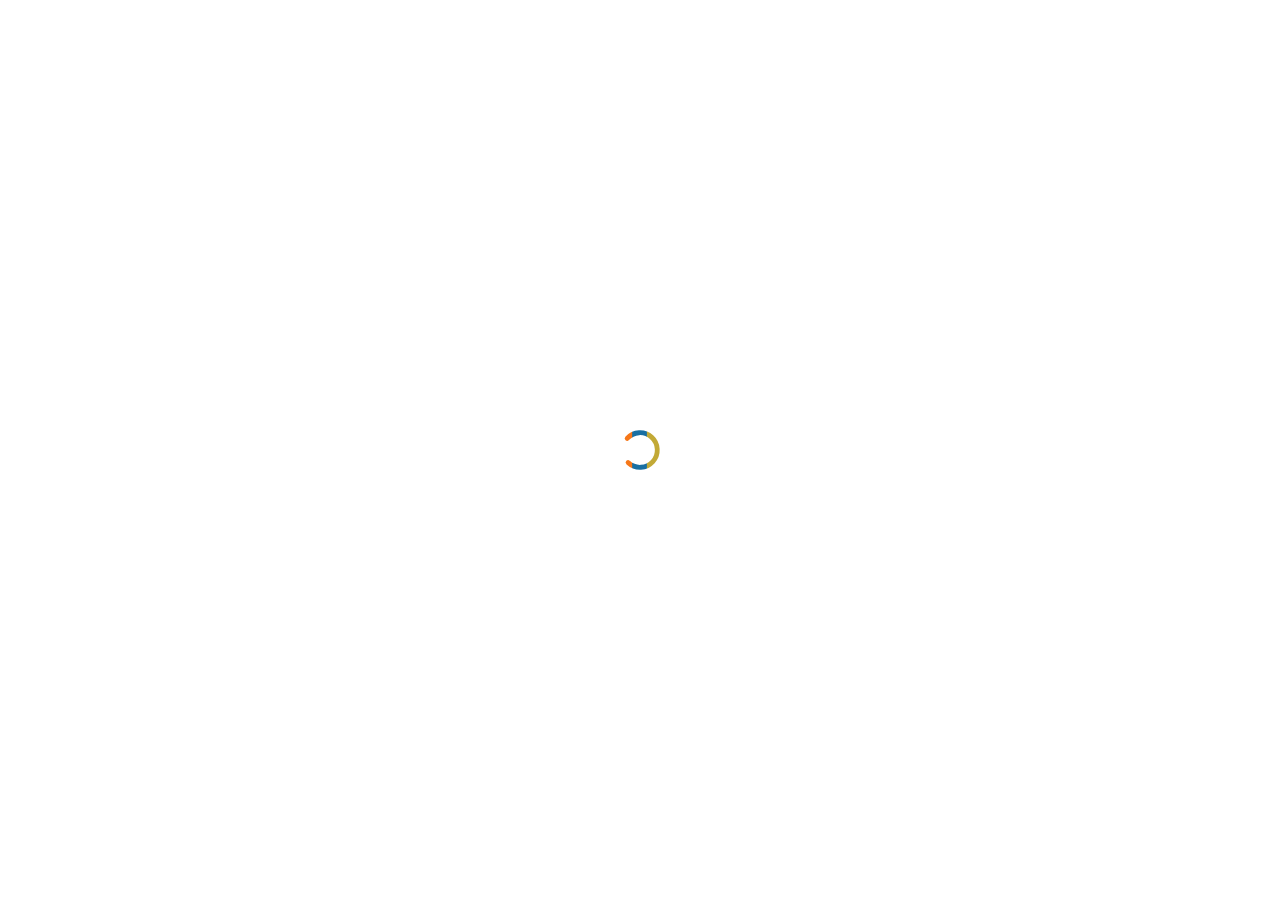
==== commit dfdfbaba: "Update index.html" ====
--- a/index.html
+++ b/index.html
@@ -126,7 +126,7 @@
                                             <span class="typed-title"></span>
                                         </div>
                                     </div>
-                                    <div class="text">
+                                    <div class="typed-title">
                                         生活不止眼前的苟且，还有诗和远方。一起探索吧！
                                     </div>
                                     <div class="link-btn">
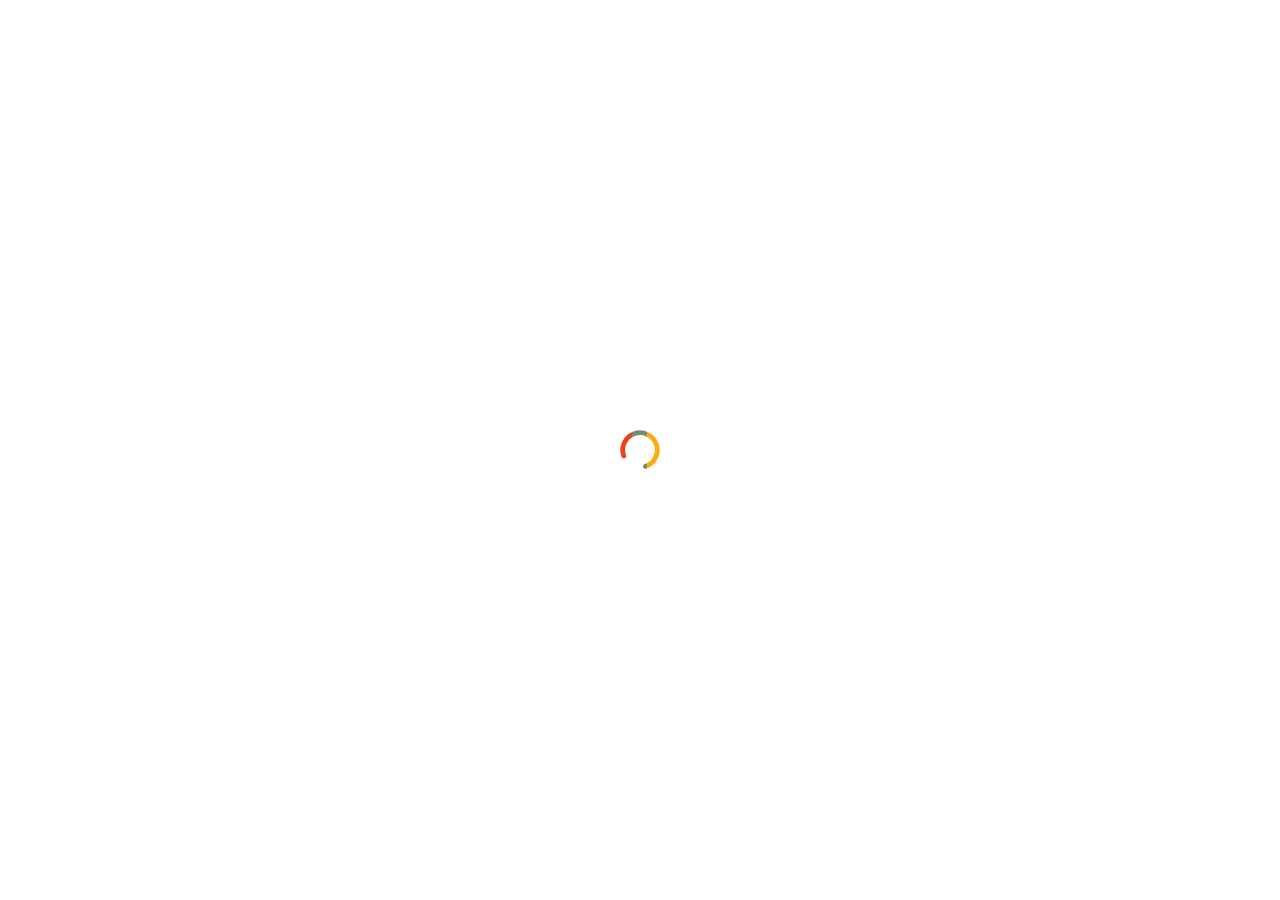
==== commit 93d5f335: "Update index.html" ====
--- a/index.html
+++ b/index.html
@@ -126,9 +126,15 @@
                                             <span class="typed-title"></span>
                                         </div>
                                     </div>
-                                    <div class="typed-title">
+                                    <div class="designation">
+                                        <div class="typing-title">
+                                            <p>生活不止眼前的苟且，还有诗和远方。一起探索吧！</p>
+                                        </div>
+                                        <span class="typed-title"></span>
+                                    </div>
+                                    <!-- <div class="text">
                                         生活不止眼前的苟且，还有诗和远方。一起探索吧！
-                                    </div>
+                                    </div> -->
                                     <div class="link-btn">
                                         <a href="#" class="theme-btn btn-style-one">Download</a>
                                         <a href="#" class="theme-btn btn-style-two">Hire Me</a>
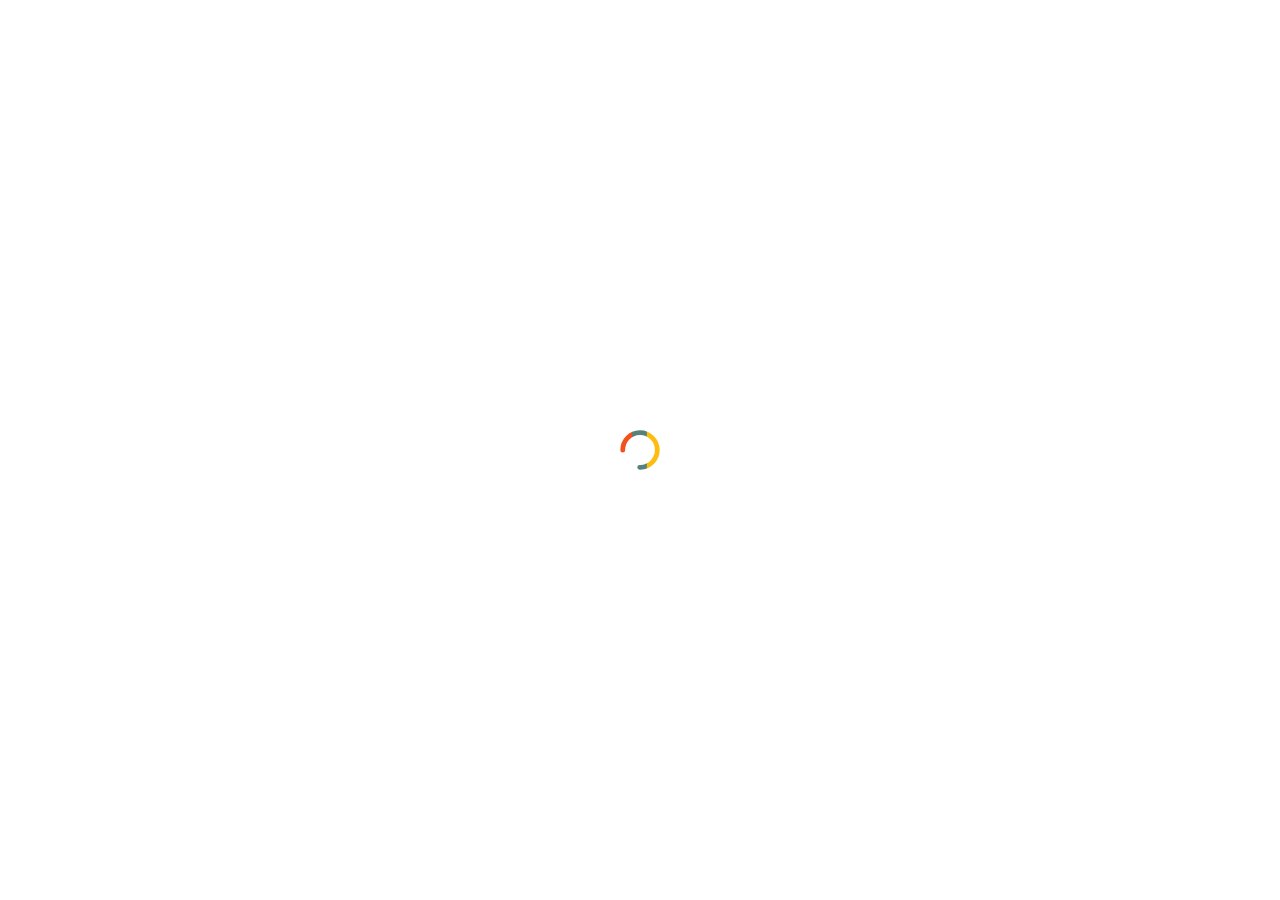
==== commit cdcf3534: "Update index.html" ====
--- a/index.html
+++ b/index.html
@@ -126,15 +126,9 @@
                                             <span class="typed-title"></span>
                                         </div>
                                     </div>
-                                    <div class="designation">
-                                        <div class="typing-title">
-                                            <p>生活不止眼前的苟且，还有诗和远方。一起探索吧！</p>
-                                        </div>
-                                        <span class="typed-title"></span>
-                                    </div>
-                                    <!-- <div class="text">
+                                    <div class="text">
                                         生活不止眼前的苟且，还有诗和远方。一起探索吧！
-                                    </div> -->
+                                    </div>
                                     <div class="link-btn">
                                         <a href="#" class="theme-btn btn-style-one">Download</a>
                                         <a href="#" class="theme-btn btn-style-two">Hire Me</a>
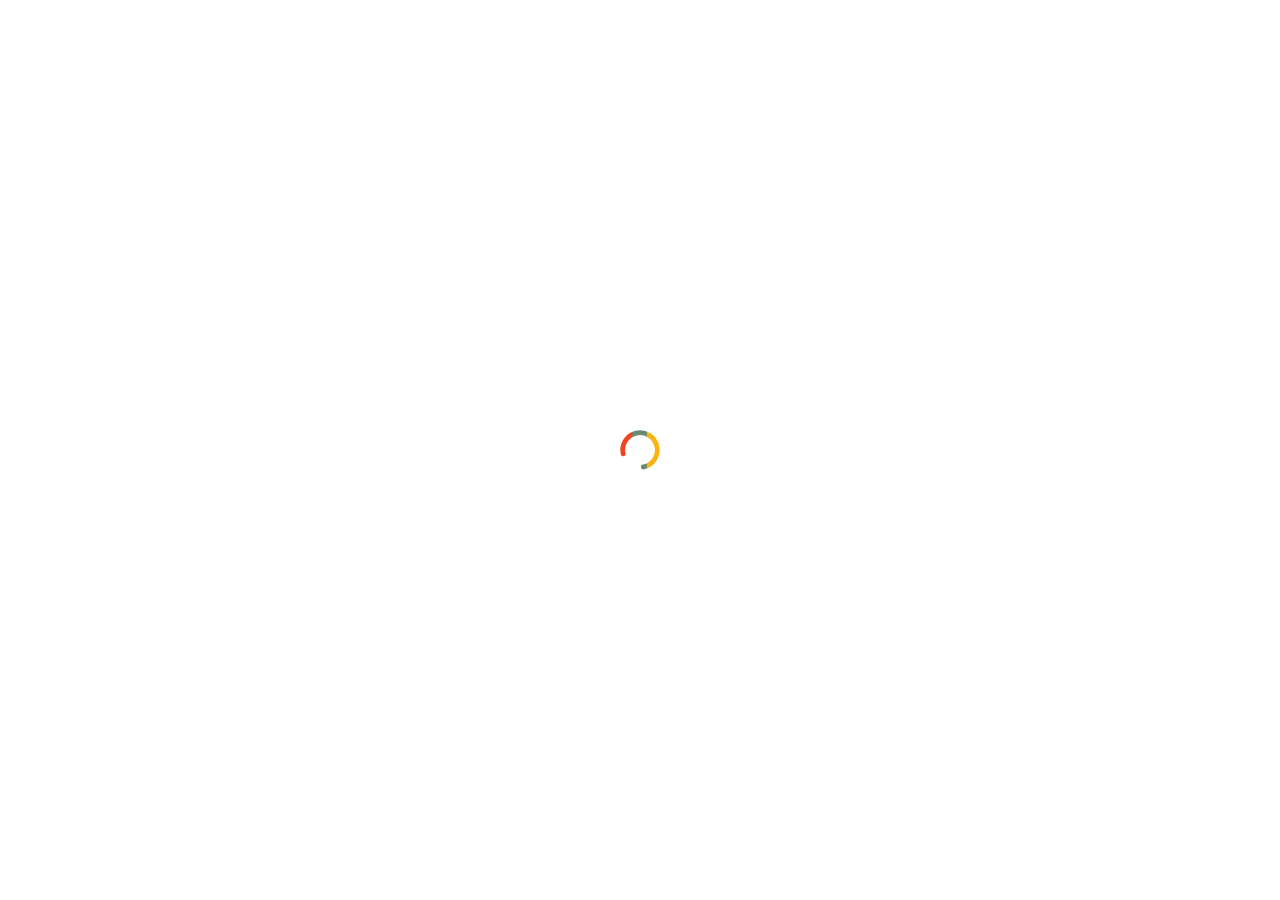
==== commit 144d787f: "Update index.html" ====
--- a/index.html
+++ b/index.html
@@ -157,20 +157,20 @@
                                         <div class="row">
                                             <div class="col-md-6">
                                                 <ul class="list-style-one">
-                                                    <li><strong>Name:</strong> Mahira Rashid</li>
-                                                    <li><strong>Phone:</strong> 254 - 2563 - 2154</li>
-                                                    <li><strong>Address:</strong> San francisco, USA</li>
+                                                    <li><strong>昵称:</strong> 椰子糕</li>
+                                                    <li><strong>联系电话:</strong> 137 9926 2243</li>
+                                                    <li><strong>地址:</strong> 福建省 厦门市</li>
                                                 </ul>
                                             </div>
                                             <div class="col-md-6">
                                                 <ul class="list-style-one">
-                                                    <li><strong>Email:</strong> mahirarashid@gmail.com</li>
-                                                    <li><strong>Freelance:</strong> Available</li>
+                                                    <li><strong>邮箱:</strong> 905004540@qq.com</li>
+                                                    <li><strong>职位:</strong> 软件工程师</li>
                                                 </ul>
                                             </div>
                                         </div>
                                     </div>
-                                    <h4 class="title">Skills</h4>
+                                    <h4 class="title">基本技能</h4>
                                     <div class="row">
                                         <!-- About Block -->
                                         <div class="skill-block col-md-3 col-sm-4 col-xs-6">
@@ -178,9 +178,9 @@
                                                 <div class="graph-outer">
                                                     <input type="text" class="dial" data-fgColor="#9147ff"
                                                         data-bgColor="#f5f5f5" data-width="90" data-height="90"
-                                                        data-linecap="normal" value="75">
+                                                        data-linecap="normal" value="40">
                                                     <div class="inner-text count-box"><span class="count-text"
-                                                            data-stop="75" data-speed="2000"></span>%</div>
+                                                            data-stop="40" data-speed="2000"></span>%</div>
                                                 </div>
                                                 <h3>Design</h3>
                                             </div>
@@ -192,9 +192,9 @@
                                                 <div class="graph-outer">
                                                     <input type="text" class="dial" data-fgColor="#ff5e7e"
                                                         data-bgColor="#f5f5f5" data-width="90" data-height="90"
-                                                        data-linecap="normal" value="75">
+                                                        data-linecap="normal" value="60">
                                                     <div class="inner-text count-box"><span class="count-text"
-                                                            data-stop="75" data-speed="2000"></span>%</div>
+                                                            data-stop="60" data-speed="2000"></span>%</div>
                                                 </div>
                                                 <h3>HTML</h3>
                                             </div>
@@ -206,9 +206,9 @@
                                                 <div class="graph-outer">
                                                     <input type="text" class="dial" data-fgColor="#ffc713"
                                                         data-bgColor="#f5f5f5" data-width="90" data-height="90"
-                                                        data-linecap="normal" value="75">
+                                                        data-linecap="normal" value="90">
                                                     <div class="inner-text count-box"><span class="count-text"
-                                                            data-stop="75" data-speed="2000"></span>%</div>
+                                                            data-stop="90" data-speed="2000"></span>%</div>
                                                 </div>
                                                 <h3>WordPress </h3>
                                             </div>
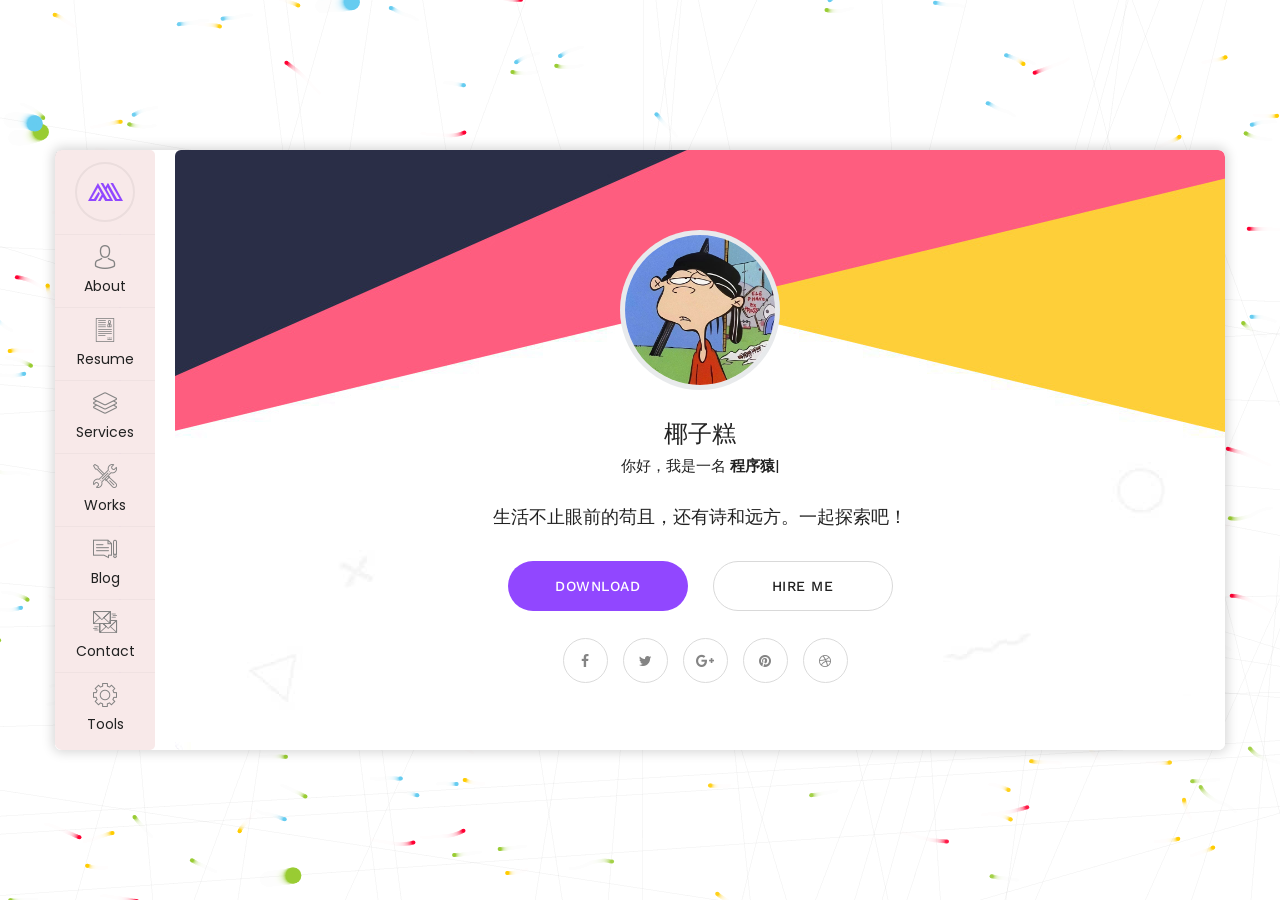
==== commit 62eb7b63: "添加 /tools 工具页 首页导航可以进入工具箱，里面先放六个筹备中的占位。" ====
--- a/index.html
+++ b/index.html
@@ -60,6 +60,7 @@
                                 <li><a href="#work">Works</a></li>
                                 <li><a href="#blog">Blog</a></li>
                                 <li><a href="#contact">Contact</a></li>
+                                <li><a href="tools/">Tools</a></li>
 
                             </ul>
                         </div>
@@ -107,6 +108,7 @@
                                     <li><a href="#work"><i class="flaticon-tools"></i>Works</a></li>
                                     <li><a href="#blog"><i class="flaticon-blog"></i>Blog</a></li>
                                     <li><a href="#contact"><i class="flaticon-send-mail"></i>Contact</a></li>
+                                    <li><a href="tools/"><i class="flaticon-cogwheel"></i>Tools</a></li>
                                 </ul>
                             </header>
 
--- a/css/style.css
+++ b/css/style.css
@@ -405,7 +405,7 @@
     width: 60px;
     padding: 0 0;
     line-height: 54px;
-    margin: 20px auto;
+    margin: 12px auto;
 }
 
 .header ul li.active a.logo {
@@ -415,7 +415,7 @@
 .header ul li a {
 	position: relative;
 	color: #212121;
-	padding: 15px 21px 12px;
+	padding: 10px 18px 8px;
 
 	display:  block;
 	font-size:  14px;
@@ -431,7 +431,7 @@
 	height: 50px;
 	width: 50px;
 	right: 10px;
-	top: 15px;
+	top: 10px;
 	transform: rotate(45deg);
 	transition:  .5s ease;
 }
--- a/css/responsive.css
+++ b/css/responsive.css
@@ -26,7 +26,8 @@
 
 @media only screen and (max-width: 1199px){
 	.main-menu .navbar-collapse {
-	   max-height:300px;
+	   max-height:460px;
+	   overflow-y:auto;
 	   float:none;
 	   width:100%;
 	   padding:10px 0px 0px;
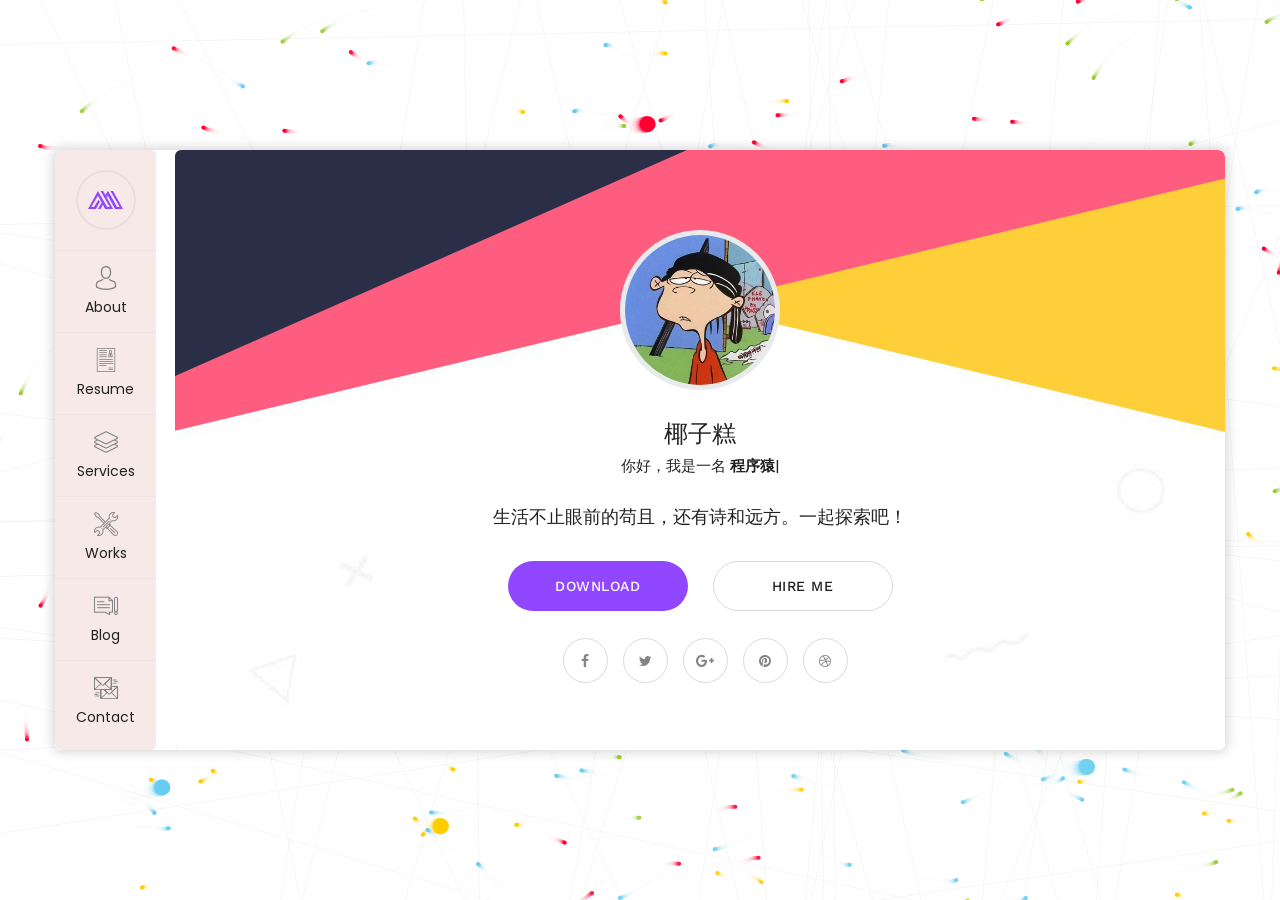
==== commit 9d12e9eb: "把工具入口改到社交图标旁 侧栏底部不再单独放 Tools，改成资料栏里与 Facebook、X 同一排的扳手圆标。" ====
--- a/index.html
+++ b/index.html
@@ -95,6 +95,7 @@
                                 <li><a href="#"><span class="fa fa-twitter"></span></a></li>
                                 <li><a href="#"><span class="fa fa-google-plus"></span></a></li>
                                 <li><a href="#"><span class="fa fa-pinterest"></span></a></li>
+                                <li><a href="tools/" aria-label="工具" title="工具"><span class="fa fa-wrench"></span></a></li>
                             </ul>
                         </div>
                         <div class="card-inner-box">
@@ -108,7 +109,6 @@
                                     <li><a href="#work"><i class="flaticon-tools"></i>Works</a></li>
                                     <li><a href="#blog"><i class="flaticon-blog"></i>Blog</a></li>
                                     <li><a href="#contact"><i class="flaticon-send-mail"></i>Contact</a></li>
-                                    <li><a href="tools/"><i class="flaticon-cogwheel"></i>Tools</a></li>
                                 </ul>
                             </header>
 
--- a/css/style.css
+++ b/css/style.css
@@ -405,7 +405,7 @@
     width: 60px;
     padding: 0 0;
     line-height: 54px;
-    margin: 12px auto;
+    margin: 20px auto;
 }
 
 .header ul li.active a.logo {
@@ -415,7 +415,7 @@
 .header ul li a {
 	position: relative;
 	color: #212121;
-	padding: 10px 18px 8px;
+	padding: 15px 21px 12px;
 
 	display:  block;
 	font-size:  14px;
@@ -431,7 +431,7 @@
 	height: 50px;
 	width: 50px;
 	right: 10px;
-	top: 10px;
+	top: 15px;
 	transform: rotate(45deg);
 	transition:  .5s ease;
 }
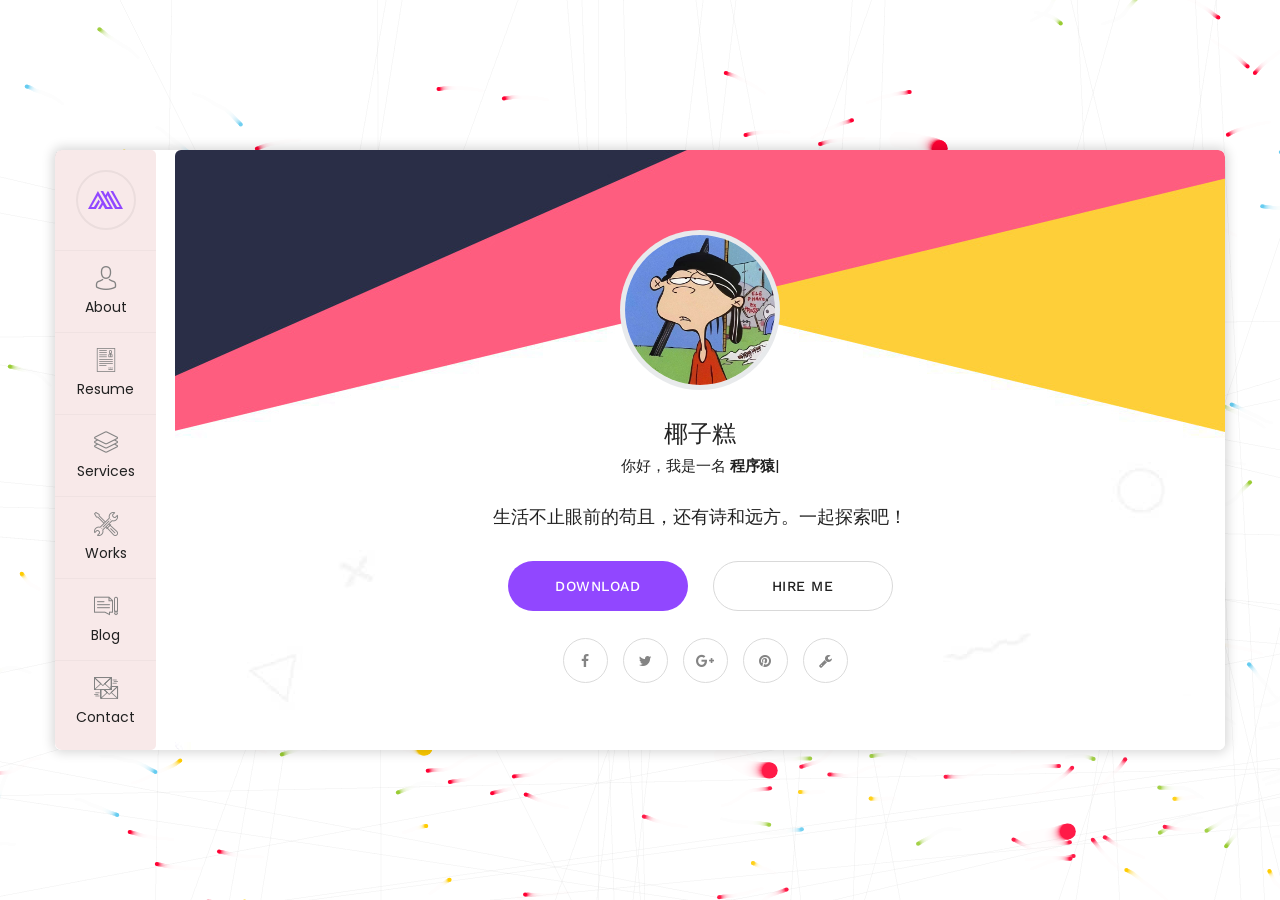
==== commit a7f32a1b: "首页社交图标也换成工具扳手 打开首页时中间那排圆标的最后一个现在指向工具箱。" ====
--- a/index.html
+++ b/index.html
@@ -140,7 +140,7 @@
                                         <li><a href="#"><span class="fa fa-twitter"></span></a></li>
                                         <li><a href="#"><span class="fa fa-google-plus"></span></a></li>
                                         <li><a href="#"><span class="fa fa-pinterest"></span></a></li>
-                                        <li><a href="#"><span class="fa fa-dribbble"></span></a></li>
+                                        <li><a href="tools/" aria-label="工具" title="工具"><span class="fa fa-wrench"></span></a></li>
                                     </ul>
                                 </div>
 
